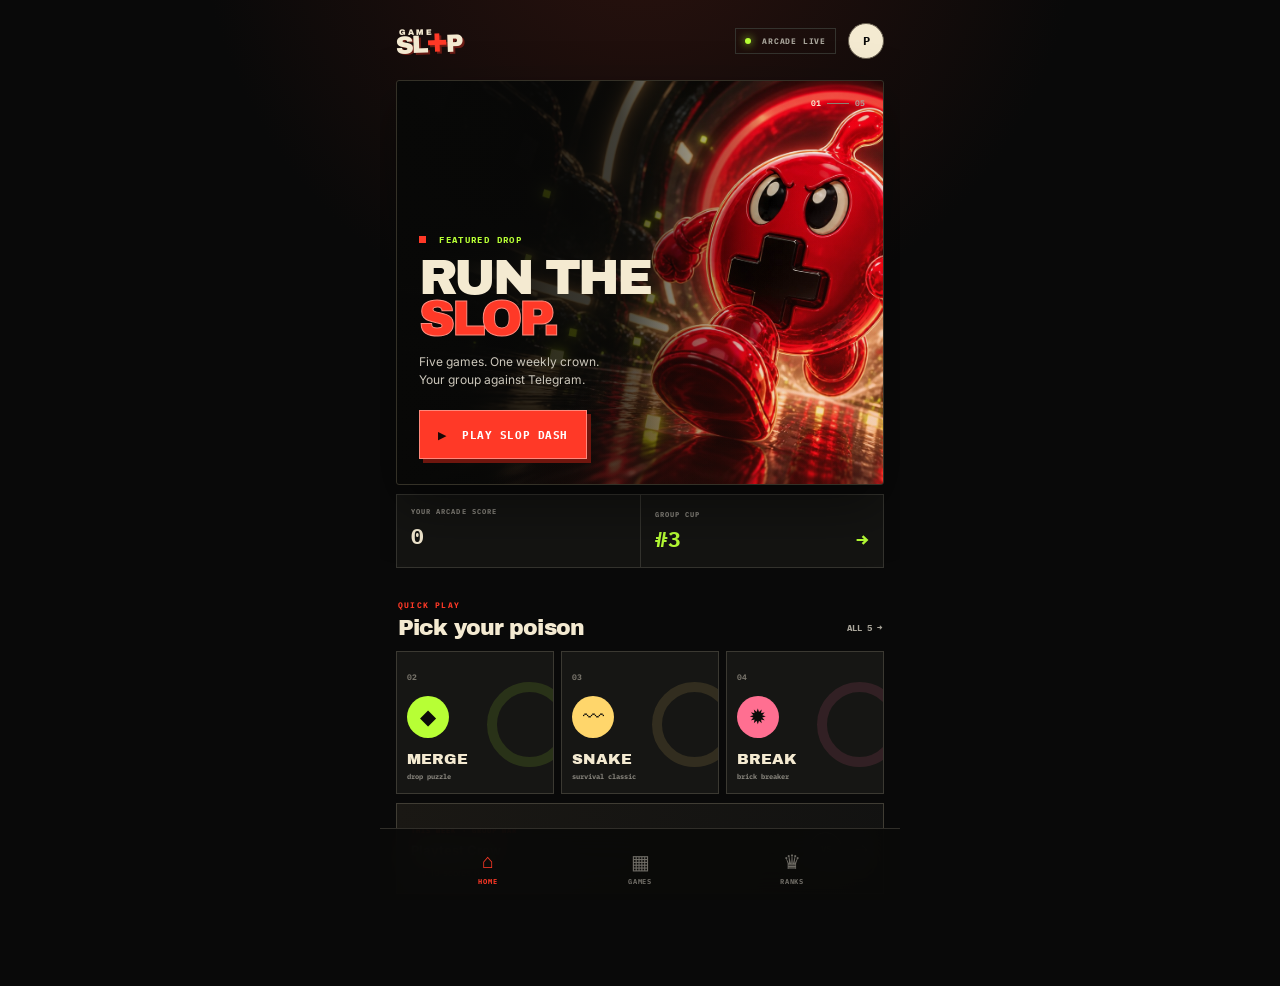
==== index.html @ 9f3f3652 "Publish five-game GameSlop arcade redesign" ====
<!doctype html>
<html lang="en">
  <head>
    <meta charset="UTF-8" />
    <meta name="viewport" content="width=device-width, initial-scale=1, viewport-fit=cover, user-scalable=no" />
    <meta name="theme-color" content="#090909" />
    <meta name="description" content="GameSlop Pocket Arcade — five fast games, Telegram leaderboards, and group competition." />
    <link rel="preconnect" href="https://fonts.googleapis.com" />
    <link rel="preconnect" href="https://fonts.gstatic.com" crossorigin />
    <link href="https://fonts.googleapis.com/css2?family=Archivo+Black&family=IBM+Plex+Mono:wght@500;700&family=Inter:wght@400;600;700;800&display=swap" rel="stylesheet" />
    <script src="https://telegram.org/js/telegram-web-app.js?63"></script>
    <title>GameSlop Arcade</title>
    <script type="module" crossorigin src="./assets/index-BIU35sF0.js"></script>
    <link rel="stylesheet" crossorigin href="./assets/index-C9hCeQSF.css">
  </head>
  <body>
    <div id="root"></div>
  </body>
</html>
---- assets/index-C9hCeQSF.css ----
:root{color:#f4ead1;font-synthesis:none;--black:#090909;--panel:#141412;--cream:#f4ead1;--red:#ff3927;--lime:#b7ff35;--line:#34332e;--muted:#99978e;background:#090909;font-family:Inter,system-ui,sans-serif}*{box-sizing:border-box}html,body,#root{min-height:100%;margin:0}body{min-height:100vh;overscroll-behavior:none;background:radial-gradient(circle at 50% -10%,#2b120e 0,#090909 35%);min-height:100dvh}button{font:inherit}button:focus-visible{outline:3px solid var(--lime);outline-offset:3px}.app-shell{width:min(100%,520px);min-height:100dvh;padding:max(15px,env(safe-area-inset-top)) 16px calc(92px + env(safe-area-inset-bottom));margin:auto;position:relative;overflow:hidden}.topbar{align-items:center;gap:12px;height:51px;margin-bottom:14px;display:flex}.wordmark{width:89px;color:var(--cream);background:0 0;border:0;flex-direction:column;align-items:flex-start;padding:0;font-family:Archivo Black,sans-serif;line-height:.72;display:flex;transform:rotate(-2deg)}.wordmark>span{letter-spacing:.25em;margin-left:3px;font-size:8px}.wordmark strong{letter-spacing:-.09em;text-shadow:2px 2px #6c1c15;font-size:25px}.wordmark strong span{color:var(--red)}.live-pill{border:1px solid var(--line);color:#aaa79d;letter-spacing:.1em;margin-left:auto;padding:7px 9px;font:700 8px IBM Plex Mono,monospace}.live-pill i{background:var(--lime);width:6px;height:6px;box-shadow:0 0 8px var(--lime);border-radius:50%;margin-right:5px;display:inline-block}.avatar-button{width:36px;height:36px;color:var(--black);background:var(--cream);border:1px solid #675e4f;border-radius:50%;font:800 12px IBM Plex Mono,monospace}.hero-card-v2{background-position:50%;background-size:cover;border:1px solid #343127;border-radius:3px;height:405px;position:relative;overflow:hidden;box-shadow:0 22px 55px #0000006b}.hero-card-v2:before{content:"";background:linear-gradient(135deg,#0000 55%,#ff392733);position:absolute;inset:0}.hero-copy{z-index:2;position:absolute;bottom:25px;left:22px}.hero-copy p,.result-kicker,.view-header span,.section-heading span,.game-info small,.score-ticker span,.group-challenge span,.game-best span{letter-spacing:.15em;font:700 9px IBM Plex Mono,monospace}.hero-copy p{color:var(--lime)}.hero-copy p i{background:var(--red);width:7px;height:7px;margin-right:7px;display:inline-block}.hero-copy h1{letter-spacing:-.065em;margin:12px 0 13px;font:400 50px/.83 Archivo Black,sans-serif}.hero-copy h1 em{color:var(--red);-webkit-text-stroke:1px #ff8d7f;font-style:normal}.hero-copy>span{color:#ccc7bb;margin-bottom:20px;font-size:12px;line-height:1.55;display:block}.primary-button{color:#fff;background:var(--red);letter-spacing:.05em;border:1px solid #ff887b;min-height:49px;padding:0 18px;font:800 11px IBM Plex Mono,monospace;transition:all .12s;box-shadow:4px 4px #6f160e}.primary-button:active{transform:translate(3px,3px);box-shadow:1px 1px #6f160e}.primary-button b{color:#1a0806;margin-right:8px}.primary-button.full{width:100%}.hero-counter{z-index:2;color:#aaa49a;align-items:center;gap:6px;font:700 8px IBM Plex Mono,monospace;display:flex;position:absolute;top:17px;right:18px}.hero-counter span{color:var(--cream)}.hero-counter i{background:#8a8274;width:22px;height:1px}.score-ticker{border:1px solid var(--line);background:var(--panel);grid-template-columns:1fr 1fr;margin-top:9px;display:grid}.score-ticker>div,.score-ticker>button{text-align:left;min-height:72px;color:var(--cream);background:0 0;border:0;padding:12px 14px}.score-ticker>button{border-left:1px solid var(--line)}.score-ticker span{color:#8c8981;font-size:7px;display:block}.score-ticker strong{margin-top:6px;font:700 21px IBM Plex Mono,monospace;display:block}.score-ticker button strong{color:var(--lime)}.score-ticker button i{float:right;font-style:normal}.section-heading{justify-content:space-between;align-items:end;margin:24px 2px 11px;display:flex}.section-heading span{color:var(--red);font-size:8px}.section-heading h2{letter-spacing:-.04em;margin:4px 0 0;font:400 22px Archivo Black,sans-serif}.section-heading button{color:#aaa69b;background:0 0;border:0;padding:7px 0;font:700 9px IBM Plex Mono,monospace}.quick-grid{grid-template-columns:repeat(3,1fr);gap:7px;display:grid}.quick-card{text-align:left;min-width:0;height:143px;color:var(--cream);background:#161614;border:1px solid #3b3932;padding:10px;position:relative;overflow:hidden}.quick-card:after{content:"";border:10px solid var(--card-accent);opacity:.12;border-radius:50%;width:65px;height:65px;position:absolute;top:30px;right:-19px}.quick-card>span{color:#77736a;font:700 8px IBM Plex Mono,monospace}.quick-card>i{color:#0c0c0a;background:var(--card-accent);border-radius:50%;place-items:center;width:42px;height:42px;margin:12px 0 13px;font:800 21px sans-serif;display:grid}.quick-card strong{font:400 15px Archivo Black,sans-serif;display:block}.quick-card small{color:#88857d;white-space:nowrap;text-overflow:ellipsis;margin-top:5px;font:700 7px IBM Plex Mono,monospace;display:block;overflow:hidden}.group-challenge{text-align:left;width:100%;min-height:84px;color:var(--cream);background:linear-gradient(105deg,#1a1814,#121211);border:1px solid #403d34;align-items:center;gap:12px;margin-top:9px;padding:13px 14px;display:flex}.group-challenge>div{flex:1;min-width:0}.group-challenge span{color:var(--red);font-size:7px}.group-challenge strong{white-space:nowrap;text-overflow:ellipsis;margin:5px 0 2px;font-size:13px;display:block;overflow:hidden}.group-challenge small{color:#7e7b73;font-size:9px}.group-challenge>b{width:33px;height:33px;color:var(--lime);border:1px solid #746f63;border-radius:50%;place-items:center;font:700 9px IBM Plex Mono,monospace;display:grid}.group-challenge>i{color:var(--cream);font-style:normal}.bottom-nav{z-index:10;width:min(100%,520px);height:calc(72px + env(safe-area-inset-bottom));padding:7px 32px env(safe-area-inset-bottom);-webkit-backdrop-filter:blur(16px);backdrop-filter:blur(16px);background:#0a0a09f2;border-top:1px solid #302e29;grid-template-columns:repeat(3,1fr);display:grid;position:fixed;bottom:0;left:50%;transform:translate(-50%)}.bottom-nav button{color:#6f6c65;background:0 0;border:0}.bottom-nav i,.bottom-nav span{display:block}.bottom-nav i{height:27px;font:20px sans-serif}.bottom-nav span{letter-spacing:.12em;font:700 7px IBM Plex Mono,monospace}.bottom-nav button.active{color:var(--red)}.view-header{align-items:flex-start;gap:13px;padding:7px 0 18px;display:flex}.view-header>button{width:34px;height:34px;color:var(--cream);background:#171715;border:1px solid #45423a}.view-header span{color:var(--red);font-size:8px}.view-header h1{letter-spacing:-.05em;margin:3px 0 0;font:400 30px Archivo Black,sans-serif}.game-list{gap:10px;display:grid}.game-card{background:#141412;border:1px solid #39362f}.game-card-main{text-align:left;width:100%;min-height:116px;color:var(--cream);background:0 0;border:0;grid-template-columns:25px 48px 1fr 25px;align-items:center;gap:10px;padding:13px;display:grid}.game-number{color:#65625b;align-self:start;font:700 8px IBM Plex Mono,monospace}.game-symbol{color:#0d0d0c;background:var(--card-accent);place-items:center;width:46px;height:64px;font-size:23px;display:grid}.game-info{min-width:0}.game-info small{color:var(--card-accent);font-size:7px}.game-info strong{margin:6px 0 5px;font:400 19px Archivo Black,sans-serif;display:block}.game-info em{color:#99958b;font-size:10px;font-style:normal;line-height:1.4;display:block}.game-card-main>b{color:var(--card-accent)}.game-best{color:#8f8b82;text-align:left;background:#100f0e;border:0;border-top:1px solid #2e2c27;grid-template-columns:1fr auto auto;align-items:center;gap:11px;width:100%;min-height:34px;padding:0 13px;display:grid}.game-best span,.game-best i{font-size:7px}.game-best strong{color:var(--cream);font:700 10px IBM Plex Mono,monospace}.game-best i{color:var(--card-accent);font:700 7px IBM Plex Mono,monospace}.game-screen{width:min(100%,520px);min-height:100dvh;padding:max(12px,env(safe-area-inset-top)) 14px max(18px,env(safe-area-inset-bottom));color:var(--cream);background:radial-gradient(circle at 50% 10%,color-mix(in srgb,var(--game-accent,#ff3927) 22%,#0c0c0b),#090909 45%);touch-action:none;-webkit-user-select:none;user-select:none;margin:auto}.game-hud{align-items:center;gap:12px;max-width:380px;margin:0 auto 8px;display:flex}.game-hud>div{flex-direction:column;min-width:84px;display:flex}.game-hud>div:last-child{text-align:right;margin-left:auto}.game-hud span{color:#9c988f;letter-spacing:.15em;font:700 7px IBM Plex Mono,monospace}.game-hud strong{margin-top:2px;font:700 16px IBM Plex Mono,monospace}.icon-button{width:35px;height:35px;color:var(--cream);background:#151411;border:1px solid #736c5f;font-size:20px}.game-title-strip{justify-content:space-between;align-items:baseline;max-width:380px;margin:0 auto 7px;display:flex}.game-title-strip span{color:var(--game-accent);letter-spacing:.12em;text-transform:uppercase;font:700 7px IBM Plex Mono,monospace}.game-title-strip strong{font:400 14px Archivo Black,sans-serif}.game-cabinet,.canvas-wrap{background:#171612;border:1px solid #696359;width:min(100%,380px);margin:auto;padding:11px;position:relative;box-shadow:6px 6px #24211d}.game-cabinet canvas,.canvas-wrap canvas{object-fit:contain;width:100%;height:auto;max-height:calc(100dvh - 210px);image-rendering:pixelated;touch-action:none;background:#100f0e;border:1px solid #555044;display:block}.game-controls{justify-content:center;gap:11px;max-width:380px;min-height:66px;margin:12px auto 0;display:flex}.game-controls>button{border:1px solid color-mix(in srgb,var(--game-accent) 80%,white);color:#0b0b09;background:var(--game-accent);width:50%;min-height:62px;box-shadow:0 5px 0 color-mix(in srgb,var(--game-accent) 50%,black);font-size:25px;font-weight:900}.game-controls>button:active{box-shadow:0 1px 0 color-mix(in srgb,var(--game-accent) 50%,black);transform:translateY(4px)}.game-tip{text-align:center;color:#77746d;letter-spacing:.06em;margin:9px 0 0;font:700 8px IBM Plex Mono,monospace}.dpad{grid-template-columns:repeat(4,52px);gap:5px;display:grid}.dpad button{color:var(--cream);background:#1a1916;border:1px solid #5b574f;font-size:20px}.cash-button{width:100%!important;font:800 11px IBM Plex Mono,monospace!important}.cash-button:disabled{opacity:.35}.drag-hint{color:#aaa69c;background:#161513;border:1px solid #514d45;place-items:center;width:100%;font:700 10px IBM Plex Mono,monospace;display:grid}.merge-next{color:#88847a;justify-content:flex-end;align-items:center;gap:8px;height:28px;font:700 8px IBM Plex Mono,monospace;display:flex}.merge-next i{border-radius:50%;width:19px;height:19px}.merge-board{background:#0f0f0d;border:1px solid #38352e;grid-template-columns:repeat(5,1fr);display:grid}.merge-board>div{aspect-ratio:1;border-bottom:1px solid #25231f;border-right:1px solid #25231f;place-items:center;padding:3px;display:grid}.merge-board i{color:#171612;border-radius:44% 56% 51% 49%;place-items:center;width:90%;height:90%;font:800 10px IBM Plex Mono,monospace;display:grid;box-shadow:inset 0 -4px #00000026}.column-controls{grid-template-columns:repeat(5,1fr);gap:3px;margin-top:5px;display:grid}.column-controls button{color:#111;background:var(--lime);border:0;height:35px;font-weight:900}.canvas-wrap{margin-top:25px}.canvas-wrap+.drop-button{color:#fff;background:#ff3927;border:1px solid #ff8b7f;width:min(100%,380px);height:64px;margin:16px auto 0;font:900 12px IBM Plex Mono,monospace;display:block;box-shadow:0 5px #75160d}.combo,.points-pop{color:var(--lime);text-shadow:2px 2px #111;font:700 11px IBM Plex Mono,monospace;position:absolute;top:40px;left:50%;transform:translate(-50%)}.points-pop{animation:.55s both float;top:78px}@keyframes float{to{opacity:0;transform:translate(-50%,-25px)}}.result-panel-v2{text-align:center;min-height:calc(100dvh - 35px);padding:30px 5px 10px}.result-kicker{color:var(--game-accent)}.result-orbit{width:105px;height:105px;box-shadow:0 0 0 14px #ffffff06,0 0 45px color-mix(in srgb,var(--game-accent) 30%,transparent);border:1px solid #4f4a40;border-radius:50%;place-items:center;margin:28px auto 20px;display:grid}.result-orbit span{color:#111;background:var(--game-accent);border-radius:50%;place-items:center;width:65px;height:65px;font-size:30px;display:grid}.result-panel-v2>p:not(.result-kicker){color:#77736c;letter-spacing:.18em;margin:0;font:700 8px IBM Plex Mono,monospace}.result-panel-v2 h1{color:var(--cream);letter-spacing:-.09em;margin:5px 0 0;font:700 57px IBM Plex Mono,monospace}.result-panel-v2 h2{color:var(--game-accent);margin:4px 0 22px;font:400 20px Archivo Black,sans-serif}.result-ranks{grid-template-columns:1fr 1fr;gap:7px;margin-bottom:18px;display:grid}.result-ranks button{min-height:67px;color:var(--cream);background:#141412;border:1px solid #37342e}.result-ranks span{color:#77746c;font:700 7px IBM Plex Mono,monospace;display:block}.result-ranks strong{margin-top:6px;font:700 18px IBM Plex Mono,monospace;display:block}.outline-button{width:100%;min-height:48px;color:var(--cream);background:0 0;border:1px solid #59554c;margin-top:10px;font:700 10px IBM Plex Mono,monospace}.text-button{color:#89867e;background:0 0;border:0;padding:16px;font-size:11px}.tabs{background:#11110f;border:1px solid #302e29;grid-template-columns:repeat(3,1fr);gap:3px;margin-bottom:13px;padding:3px;display:grid}.tabs button{color:#78756e;background:0 0;border:0;height:37px;font:700 8px IBM Plex Mono,monospace}.tabs button.active{color:#111;background:var(--lime)}.leaderboard-list-v2{margin:0 0 15px;padding:0;list-style:none}.leaderboard-list-v2 li{background:#141412;border:1px solid #302e29;grid-template-columns:35px 1fr auto;align-items:center;min-height:57px;margin-bottom:5px;padding:0 13px;display:grid}.leaderboard-list-v2 li.current{border-color:var(--lime);box-shadow:inset 3px 0 var(--lime)}.leaderboard-list-v2>li>b{color:#6f6c64;font:700 9px IBM Plex Mono,monospace}.leaderboard-list-v2>li>span{white-space:nowrap;text-overflow:ellipsis;align-items:center;gap:9px;font-size:12px;display:flex;overflow:hidden}.leaderboard-list-v2>li>span i{color:#111;background:#e7ddc7;border-radius:50%;flex:0 0 28px;place-items:center;width:28px;height:28px;font:800 9px IBM Plex Mono,monospace;display:grid}.leaderboard-list-v2>li>strong{color:var(--lime);font:700 11px IBM Plex Mono,monospace}.empty-state{color:#88847b;text-align:center;padding:25px!important;display:block!important}.profile-card{background:radial-gradient(circle at 50% 0,#382017,#151411 55%);border:1px solid #39362f;flex-direction:column;align-items:center;padding:25px;display:flex}.profile-avatar{border:2px solid var(--red);color:#111;background:var(--cream);border-radius:50%;place-items:center;width:72px;height:72px;margin-bottom:13px;font:800 27px IBM Plex Mono,monospace;display:grid;box-shadow:0 0 0 8px #ff392714}.profile-card>span,.profile-card>small{color:#88847c;letter-spacing:.13em;font:700 8px IBM Plex Mono,monospace}.profile-card>strong{margin:15px 0 4px;font:700 34px IBM Plex Mono,monospace}.profile-view h2{margin:25px 0 10px;font:400 18px Archivo Black,sans-serif}.record-row{background:#141412;border:1px solid #302e29;grid-template-columns:36px 1fr auto;align-items:center;min-height:54px;margin-bottom:5px;padding:0 11px;display:grid}.record-row i{color:#111;place-items:center;width:27px;height:27px;font-style:normal;display:grid}.record-row span{font-size:12px}.record-row strong{color:var(--lime);font:700 11px IBM Plex Mono,monospace}.boot-screen-v2{min-height:100dvh;color:var(--cream);background:#090909;align-content:center;justify-items:center;display:grid}.boot-cross{color:#111;background:var(--red);place-items:center;width:65px;height:65px;font-size:35px;animation:.65s both boot;display:grid;box-shadow:7px 7px #74180f}.boot-screen-v2 h1{letter-spacing:-.06em;margin:25px 0 8px;font:400 27px Archivo Black,sans-serif}.boot-screen-v2 h1 span{color:var(--red)}.boot-screen-v2 p{color:#77736c;letter-spacing:.13em;font:700 8px IBM Plex Mono,monospace}.boot-screen-v2>div:last-child{gap:7px;margin-top:10px;display:flex}.boot-screen-v2>div:last-child i,.signal-loader i{background:var(--red);width:8px;height:8px;animation:.75s infinite alternate pulse}.boot-screen-v2>div:last-child i:nth-child(2),.signal-loader i:nth-child(2){background:var(--cream);animation-delay:.2s}.boot-screen-v2>div:last-child i:nth-child(3),.signal-loader i:nth-child(3){background:var(--lime);animation-delay:.4s}.error-banner{z-index:20;color:#ffeae5;background:#701c14;border:1px solid #ff7567;justify-content:space-between;align-items:center;margin-bottom:9px;padding:11px 13px;font-size:11px;display:flex;position:relative}.error-banner button{color:#fff;background:0 0;border:0;font-size:19px}.loading-scrim{z-index:30;-webkit-backdrop-filter:blur(4px);backdrop-filter:blur(4px);background:#080807c2;place-items:center;display:grid;position:fixed;inset:0}.signal-loader{gap:9px;display:flex}@keyframes boot{0%{opacity:0;transform:scale(.65)rotate(20deg)}to{opacity:1;transform:scale(1)rotate(-3deg)}}@keyframes pulse{to{transform:translateY(-9px)}}@media (max-width:360px){.app-shell{padding-left:11px;padding-right:11px}.hero-card-v2{height:360px}.hero-copy{left:17px}.hero-copy h1{font-size:42px}.quick-card{height:133px;padding:8px}.quick-card>i{width:36px;height:36px}.game-card-main{grid-template-columns:18px 42px 1fr 18px;gap:7px;padding:9px}.game-symbol{width:40px;height:57px}.game-info em{font-size:9px}}@media (max-height:700px){.hero-card-v2{height:335px}.hero-copy h1{font-size:42px}.hero-copy>span{margin-bottom:13px}.game-cabinet canvas,.canvas-wrap canvas{max-height:calc(100dvh - 245px)}.game-controls{min-height:52px}.game-controls>button{min-height:50px}}@media (prefers-reduced-motion:reduce){*,:before,:after{scroll-behavior:auto!important;animation-duration:.01ms!important;animation-iteration-count:1!important}}
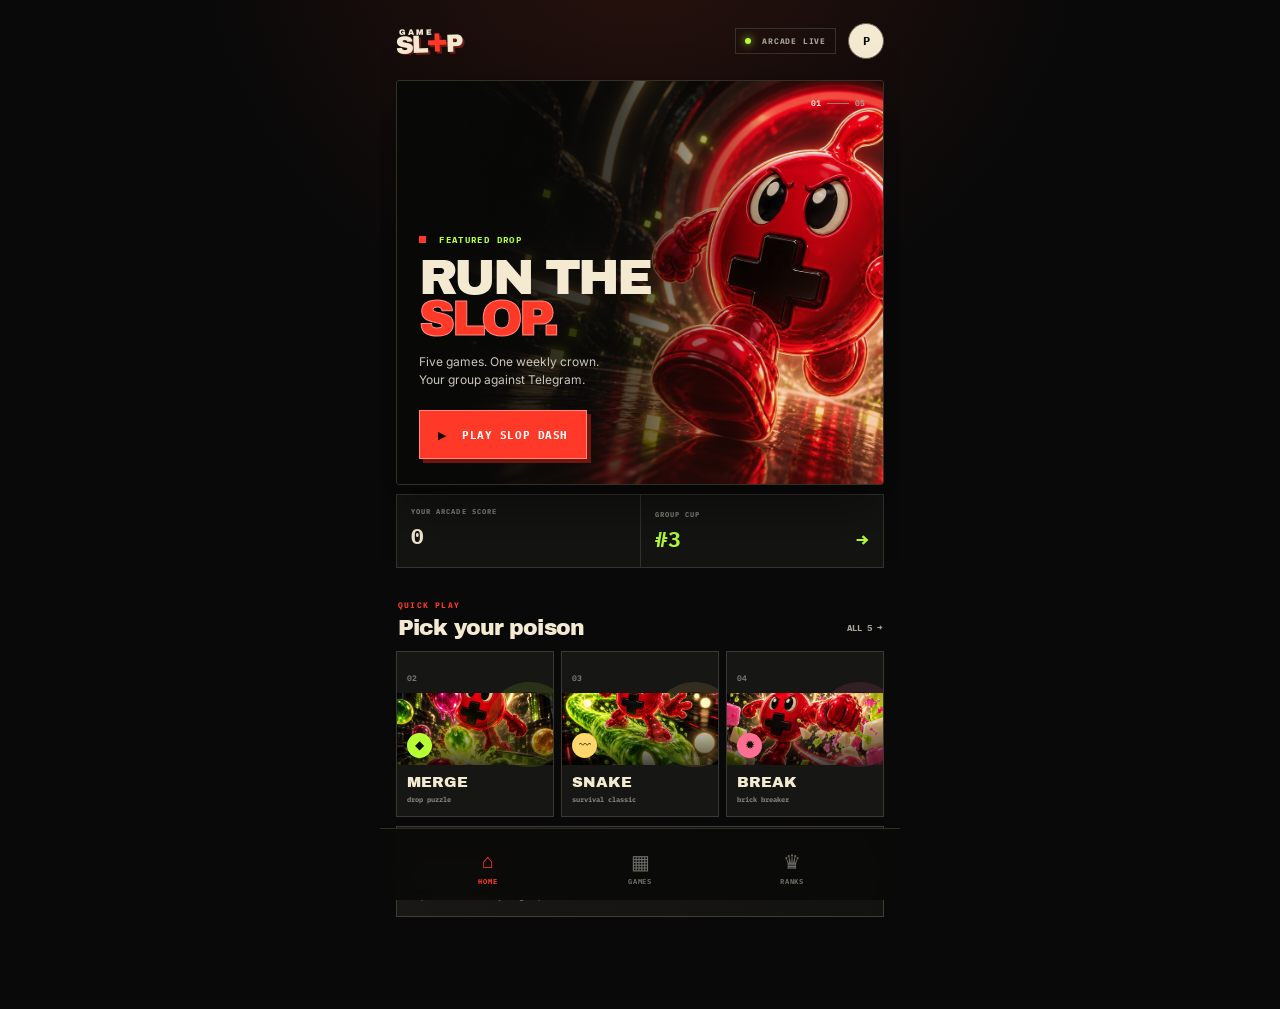
==== commit af5d0da1: "Publish upgraded mobile graphics" ====
--- a/index.html
+++ b/index.html
@@ -10,8 +10,8 @@
     <link href="https://fonts.googleapis.com/css2?family=Archivo+Black&family=IBM+Plex+Mono:wght@500;700&family=Inter:wght@400;600;700;800&display=swap" rel="stylesheet" />
     <script src="https://telegram.org/js/telegram-web-app.js?63"></script>
     <title>GameSlop Arcade</title>
-    <script type="module" crossorigin src="./assets/index-BIU35sF0.js"></script>
-    <link rel="stylesheet" crossorigin href="./assets/index-C9hCeQSF.css">
+    <script type="module" crossorigin src="./assets/index-D8g9LIQg.js"></script>
+    <link rel="stylesheet" crossorigin href="./assets/index-ovbSlogK.css">
   </head>
   <body>
     <div id="root"></div>
--- a/assets/index-ovbSlogK.css
+++ b/assets/index-ovbSlogK.css
@@ -0,0 +1 @@
+:root{color:#f4ead1;font-synthesis:none;--black:#090909;--panel:#141412;--cream:#f4ead1;--red:#ff3927;--lime:#b7ff35;--line:#34332e;--muted:#99978e;background:#090909;font-family:Inter,system-ui,sans-serif}*{box-sizing:border-box}html,body,#root{min-height:100%;margin:0}body{min-height:100vh;overscroll-behavior:none;background:radial-gradient(circle at 50% -10%,#2b120e 0,#090909 35%);min-height:100dvh}button{font:inherit}button:focus-visible{outline:3px solid var(--lime);outline-offset:3px}.app-shell{width:min(100%,520px);min-height:100dvh;padding:max(15px,env(safe-area-inset-top)) 16px calc(92px + env(safe-area-inset-bottom));margin:auto;position:relative;overflow:hidden}.topbar{align-items:center;gap:12px;height:51px;margin-bottom:14px;display:flex}.wordmark{width:89px;color:var(--cream);background:0 0;border:0;flex-direction:column;align-items:flex-start;padding:0;font-family:Archivo Black,sans-serif;line-height:.72;display:flex;transform:rotate(-2deg)}.wordmark>span{letter-spacing:.25em;margin-left:3px;font-size:8px}.wordmark strong{letter-spacing:-.09em;text-shadow:2px 2px #6c1c15;font-size:25px}.wordmark strong span{color:var(--red)}.live-pill{border:1px solid var(--line);color:#aaa79d;letter-spacing:.1em;margin-left:auto;padding:7px 9px;font:700 8px IBM Plex Mono,monospace}.live-pill i{background:var(--lime);width:6px;height:6px;box-shadow:0 0 8px var(--lime);border-radius:50%;margin-right:5px;display:inline-block}.avatar-button{width:36px;height:36px;color:var(--black);background:var(--cream);border:1px solid #675e4f;border-radius:50%;font:800 12px IBM Plex Mono,monospace}.hero-card-v2{background-position:50%;background-size:cover;border:1px solid #343127;border-radius:3px;height:405px;position:relative;overflow:hidden;box-shadow:0 22px 55px #0000006b}.hero-card-v2:before{content:"";background:linear-gradient(135deg,#0000 55%,#ff392733);position:absolute;inset:0}.hero-copy{z-index:2;position:absolute;bottom:25px;left:22px}.hero-copy p,.result-kicker,.view-header span,.section-heading span,.game-info small,.score-ticker span,.group-challenge span,.game-best span{letter-spacing:.15em;font:700 9px IBM Plex Mono,monospace}.hero-copy p{color:var(--lime)}.hero-copy p i{background:var(--red);width:7px;height:7px;margin-right:7px;display:inline-block}.hero-copy h1{letter-spacing:-.065em;margin:12px 0 13px;font:400 50px/.83 Archivo Black,sans-serif}.hero-copy h1 em{color:var(--red);-webkit-text-stroke:1px #ff8d7f;font-style:normal}.hero-copy>span{color:#ccc7bb;margin-bottom:20px;font-size:12px;line-height:1.55;display:block}.primary-button{color:#fff;background:var(--red);letter-spacing:.05em;border:1px solid #ff887b;min-height:49px;padding:0 18px;font:800 11px IBM Plex Mono,monospace;transition:all .12s;box-shadow:4px 4px #6f160e}.primary-button:active{transform:translate(3px,3px);box-shadow:1px 1px #6f160e}.primary-button b{color:#1a0806;margin-right:8px}.primary-button.full{width:100%}.hero-counter{z-index:2;color:#aaa49a;align-items:center;gap:6px;font:700 8px IBM Plex Mono,monospace;display:flex;position:absolute;top:17px;right:18px}.hero-counter span{color:var(--cream)}.hero-counter i{background:#8a8274;width:22px;height:1px}.score-ticker{border:1px solid var(--line);background:var(--panel);grid-template-columns:1fr 1fr;margin-top:9px;display:grid}.score-ticker>div,.score-ticker>button{text-align:left;min-height:72px;color:var(--cream);background:0 0;border:0;padding:12px 14px}.score-ticker>button{border-left:1px solid var(--line)}.score-ticker span{color:#8c8981;font-size:7px;display:block}.score-ticker strong{margin-top:6px;font:700 21px IBM Plex Mono,monospace;display:block}.score-ticker button strong{color:var(--lime)}.score-ticker button i{float:right;font-style:normal}.section-heading{justify-content:space-between;align-items:end;margin:24px 2px 11px;display:flex}.section-heading span{color:var(--red);font-size:8px}.section-heading h2{letter-spacing:-.04em;margin:4px 0 0;font:400 22px Archivo Black,sans-serif}.section-heading button{color:#aaa69b;background:0 0;border:0;padding:7px 0;font:700 9px IBM Plex Mono,monospace}.quick-grid{grid-template-columns:repeat(3,1fr);gap:7px;display:grid}.quick-card{text-align:left;min-width:0;height:166px;color:var(--cream);background:#161614;border:1px solid #3b3932;padding:10px;position:relative;overflow:hidden}.quick-card:after{content:"";border:10px solid var(--card-accent);opacity:.12;border-radius:50%;width:65px;height:65px;position:absolute;top:30px;right:-19px}.quick-card>span{color:#77736a;font:700 8px IBM Plex Mono,monospace}.quick-card>i{width:calc(100% + 20px);height:72px;color:var(--card-accent);background-position:50%;background-size:cover;border-radius:0;place-items:end start;margin:8px -10px 9px;padding:7px 10px;font:800 21px sans-serif;display:grid;position:relative}.quick-card>i b{color:#111;background:var(--card-accent);border-radius:50%;place-items:center;width:25px;height:25px;font-size:12px;display:grid}.quick-card strong{font:400 15px Archivo Black,sans-serif;display:block}.quick-card small{color:#88857d;white-space:nowrap;text-overflow:ellipsis;margin-top:5px;font:700 7px IBM Plex Mono,monospace;display:block;overflow:hidden}.group-challenge{text-align:left;width:100%;min-height:84px;color:var(--cream);background:linear-gradient(105deg,#1a1814,#121211);border:1px solid #403d34;align-items:center;gap:12px;margin-top:9px;padding:13px 14px;display:flex}.group-challenge>div{flex:1;min-width:0}.group-challenge span{color:var(--red);font-size:7px}.group-challenge strong{white-space:nowrap;text-overflow:ellipsis;margin:5px 0 2px;font-size:13px;display:block;overflow:hidden}.group-challenge small{color:#7e7b73;font-size:9px}.group-challenge>b{width:33px;height:33px;color:var(--lime);border:1px solid #746f63;border-radius:50%;place-items:center;font:700 9px IBM Plex Mono,monospace;display:grid}.group-challenge>i{color:var(--cream);font-style:normal}.bottom-nav{z-index:10;width:min(100%,520px);height:calc(72px + env(safe-area-inset-bottom));padding:7px 32px env(safe-area-inset-bottom);-webkit-backdrop-filter:blur(16px);backdrop-filter:blur(16px);background:#0a0a09f2;border-top:1px solid #302e29;grid-template-columns:repeat(3,1fr);display:grid;position:fixed;bottom:0;left:50%;transform:translate(-50%)}.bottom-nav button{color:#6f6c65;background:0 0;border:0}.bottom-nav i,.bottom-nav span{display:block}.bottom-nav i{height:27px;font:20px sans-serif}.bottom-nav span{letter-spacing:.12em;font:700 7px IBM Plex Mono,monospace}.bottom-nav button.active{color:var(--red)}.view-header{align-items:flex-start;gap:13px;padding:7px 0 18px;display:flex}.view-header>button{width:34px;height:34px;color:var(--cream);background:#171715;border:1px solid #45423a}.view-header span{color:var(--red);font-size:8px}.view-header h1{letter-spacing:-.05em;margin:3px 0 0;font:400 30px Archivo Black,sans-serif}.game-list{gap:10px;display:grid}.game-card{background:#141412;border:1px solid #39362f}.game-card-main{text-align:left;width:100%;min-height:116px;color:var(--cream);background:0 0;border:0;grid-template-columns:25px 60px 1fr 25px;align-items:center;gap:10px;padding:13px;display:grid}.game-number{color:#65625b;align-self:start;font:700 8px IBM Plex Mono,monospace}.game-symbol{color:#0d0d0c;background-color:var(--card-accent);background-position:50%;background-size:cover;align-items:flex-end;width:58px;height:76px;padding:5px;font-size:23px;display:flex;position:relative;overflow:hidden}.game-symbol i{color:#111;background:var(--card-accent);border-radius:50%;place-items:center;width:22px;height:22px;font:800 11px sans-serif;display:grid;box-shadow:0 2px 7px #00000059}.game-info{min-width:0}.game-info small{color:var(--card-accent);font-size:7px}.game-info strong{margin:6px 0 5px;font:400 19px Archivo Black,sans-serif;display:block}.game-info em{color:#99958b;font-size:10px;font-style:normal;line-height:1.4;display:block}.game-card-main>b{color:var(--card-accent)}.game-best{color:#8f8b82;text-align:left;background:#100f0e;border:0;border-top:1px solid #2e2c27;grid-template-columns:1fr auto auto;align-items:center;gap:11px;width:100%;min-height:34px;padding:0 13px;display:grid}.game-best span,.game-best i{font-size:7px}.game-best strong{color:var(--cream);font:700 10px IBM Plex Mono,monospace}.game-best i{color:var(--card-accent);font:700 7px IBM Plex Mono,monospace}.game-screen{width:min(100%,520px);min-height:100dvh;padding:max(12px,env(safe-area-inset-top)) 14px max(18px,env(safe-area-inset-bottom));color:var(--cream);background:radial-gradient(circle at 50% 10%,color-mix(in srgb,var(--game-accent,#ff3927) 22%,#0c0c0b),#090909 45%);touch-action:none;-webkit-user-select:none;user-select:none;margin:auto}.game-hud{align-items:center;gap:12px;max-width:380px;margin:0 auto 8px;display:flex}.game-hud>div{flex-direction:column;min-width:84px;display:flex}.game-hud>div:last-child{text-align:right;margin-left:auto}.game-hud span{color:#9c988f;letter-spacing:.15em;font:700 7px IBM Plex Mono,monospace}.game-hud strong{margin-top:2px;font:700 16px IBM Plex Mono,monospace}.icon-button{width:35px;height:35px;color:var(--cream);background:#151411;border:1px solid #736c5f;font-size:20px}.game-title-strip{justify-content:space-between;align-items:baseline;max-width:380px;margin:0 auto 7px;display:flex}.game-title-strip span{color:var(--game-accent);letter-spacing:.12em;text-transform:uppercase;font:700 7px IBM Plex Mono,monospace}.game-title-strip strong{font:400 14px Archivo Black,sans-serif}.game-cabinet,.canvas-wrap{background:#171612;border:1px solid #696359;width:min(100%,380px);margin:auto;padding:11px;position:relative;box-shadow:6px 6px #24211d}.game-cabinet canvas,.canvas-wrap canvas{object-fit:contain;width:100%;height:auto;max-height:calc(100dvh - 210px);image-rendering:pixelated;touch-action:none;background:#100f0e;border:1px solid #555044;display:block}.game-controls{justify-content:center;gap:11px;max-width:380px;min-height:66px;margin:12px auto 0;display:flex}.game-controls>button{border:1px solid color-mix(in srgb,var(--game-accent) 80%,white);color:#0b0b09;background:var(--game-accent);width:50%;min-height:62px;box-shadow:0 5px 0 color-mix(in srgb,var(--game-accent) 50%,black);font-size:25px;font-weight:900}.game-controls>button:active{box-shadow:0 1px 0 color-mix(in srgb,var(--game-accent) 50%,black);transform:translateY(4px)}.game-tip{text-align:center;color:#77746d;letter-spacing:.06em;margin:9px 0 0;font:700 8px IBM Plex Mono,monospace}.dpad{grid-template-columns:repeat(4,52px);gap:5px;display:grid}.dpad button{color:var(--cream);background:#1a1916;border:1px solid #5b574f;font-size:20px}.cash-button{width:100%!important;font:800 11px IBM Plex Mono,monospace!important}.cash-button:disabled{opacity:.35}.drag-hint{color:#aaa69c;background:#161513;border:1px solid #514d45;place-items:center;width:100%;font:700 10px IBM Plex Mono,monospace;display:grid}.merge-next{color:#aaa69b;justify-content:flex-end;align-items:center;gap:8px;height:32px;font:700 8px IBM Plex Mono,monospace;display:flex}.merge-next i{border-radius:44% 56% 51% 49%;width:21px;height:21px;animation:1.8s ease-in-out infinite alternate glob;box-shadow:inset 3px 3px #ffffff73,0 0 12px}.merge-board{background:radial-gradient(circle at 50% 30%,#263617,#0a0c08 68%);border:1px solid #484336;grid-template-columns:repeat(5,1fr);padding:4px;display:grid;box-shadow:inset 0 -22px 35px #0000008c}.merge-board>div{aspect-ratio:1;border-bottom:1px solid #b7ff3512;border-right:1px solid #b7ff3512;place-items:center;padding:3px;display:grid}.merge-board i{color:#171612;border-radius:44% 56% 51% 49%;place-items:center;width:90%;height:90%;font:800 10px IBM Plex Mono,monospace;transition:transform .18s cubic-bezier(.2,.8,.2,1);display:grid;position:relative;box-shadow:inset 5px 6px #ffffff57,inset -5px -7px #0000003d,0 4px 10px #0000004d}.merge-board i.filled{animation:.25s cubic-bezier(.2,.85,.3,1.25) glob-drop}.column-controls{grid-template-columns:repeat(5,1fr);gap:3px;margin-top:5px;display:grid}.column-controls button{color:#111;background:var(--lime);border:0;height:35px;font-weight:900}.canvas-wrap{margin-top:25px}.canvas-wrap+.drop-button{color:#fff;background:#ff3927;border:1px solid #ff8b7f;width:min(100%,380px);height:64px;margin:16px auto 0;font:900 12px IBM Plex Mono,monospace;display:block;box-shadow:0 5px #75160d}.combo,.points-pop{color:var(--lime);text-shadow:2px 2px #111;font:700 11px IBM Plex Mono,monospace;position:absolute;top:40px;left:50%;transform:translate(-50%)}.points-pop{animation:.55s both float;top:78px}@keyframes float{to{opacity:0;transform:translate(-50%,-25px)}}.result-panel-v2{text-align:center;min-height:calc(100dvh - 35px);padding:30px 5px 10px}.result-kicker{color:var(--game-accent)}.result-orbit{width:105px;height:105px;box-shadow:0 0 0 14px #ffffff06,0 0 45px color-mix(in srgb,var(--game-accent) 30%,transparent);border:1px solid #4f4a40;border-radius:50%;place-items:center;margin:28px auto 20px;display:grid}.result-orbit span{color:#111;background:var(--game-accent);border-radius:50%;place-items:center;width:65px;height:65px;font-size:30px;display:grid}.result-panel-v2>p:not(.result-kicker){color:#77736c;letter-spacing:.18em;margin:0;font:700 8px IBM Plex Mono,monospace}.result-panel-v2 h1{color:var(--cream);letter-spacing:-.09em;margin:5px 0 0;font:700 57px IBM Plex Mono,monospace}.result-panel-v2 h2{color:var(--game-accent);margin:4px 0 22px;font:400 20px Archivo Black,sans-serif}.result-ranks{grid-template-columns:1fr 1fr;gap:7px;margin-bottom:18px;display:grid}.result-ranks button{min-height:67px;color:var(--cream);background:#141412;border:1px solid #37342e}.result-ranks span{color:#77746c;font:700 7px IBM Plex Mono,monospace;display:block}.result-ranks strong{margin-top:6px;font:700 18px IBM Plex Mono,monospace;display:block}.outline-button{width:100%;min-height:48px;color:var(--cream);background:0 0;border:1px solid #59554c;margin-top:10px;font:700 10px IBM Plex Mono,monospace}.text-button{color:#89867e;background:0 0;border:0;padding:16px;font-size:11px}.tabs{background:#11110f;border:1px solid #302e29;grid-template-columns:repeat(3,1fr);gap:3px;margin-bottom:13px;padding:3px;display:grid}.tabs button{color:#78756e;background:0 0;border:0;height:37px;font:700 8px IBM Plex Mono,monospace}.tabs button.active{color:#111;background:var(--lime)}.leaderboard-list-v2{margin:0 0 15px;padding:0;list-style:none}.leaderboard-list-v2 li{background:#141412;border:1px solid #302e29;grid-template-columns:35px 1fr auto;align-items:center;min-height:57px;margin-bottom:5px;padding:0 13px;display:grid}.leaderboard-list-v2 li.current{border-color:var(--lime);box-shadow:inset 3px 0 var(--lime)}.leaderboard-list-v2>li>b{color:#6f6c64;font:700 9px IBM Plex Mono,monospace}.leaderboard-list-v2>li>span{white-space:nowrap;text-overflow:ellipsis;align-items:center;gap:9px;font-size:12px;display:flex;overflow:hidden}.leaderboard-list-v2>li>span i{color:#111;background:#e7ddc7;border-radius:50%;flex:0 0 28px;place-items:center;width:28px;height:28px;font:800 9px IBM Plex Mono,monospace;display:grid}.leaderboard-list-v2>li>strong{color:var(--lime);font:700 11px IBM Plex Mono,monospace}.empty-state{color:#88847b;text-align:center;padding:25px!important;display:block!important}.profile-card{background:radial-gradient(circle at 50% 0,#382017,#151411 55%);border:1px solid #39362f;flex-direction:column;align-items:center;padding:25px;display:flex}.profile-avatar{border:2px solid var(--red);color:#111;background:var(--cream);border-radius:50%;place-items:center;width:72px;height:72px;margin-bottom:13px;font:800 27px IBM Plex Mono,monospace;display:grid;box-shadow:0 0 0 8px #ff392714}.profile-card>span,.profile-card>small{color:#88847c;letter-spacing:.13em;font:700 8px IBM Plex Mono,monospace}.profile-card>strong{margin:15px 0 4px;font:700 34px IBM Plex Mono,monospace}.profile-view h2{margin:25px 0 10px;font:400 18px Archivo Black,sans-serif}.record-row{background:#141412;border:1px solid #302e29;grid-template-columns:36px 1fr auto;align-items:center;min-height:54px;margin-bottom:5px;padding:0 11px;display:grid}.record-row i{color:#111;place-items:center;width:27px;height:27px;font-style:normal;display:grid}.record-row span{font-size:12px}.record-row strong{color:var(--lime);font:700 11px IBM Plex Mono,monospace}.boot-screen-v2{min-height:100dvh;color:var(--cream);background:#090909;align-content:center;justify-items:center;display:grid}.boot-cross{color:#111;background:var(--red);place-items:center;width:65px;height:65px;font-size:35px;animation:.65s both boot;display:grid;box-shadow:7px 7px #74180f}.boot-screen-v2 h1{letter-spacing:-.06em;margin:25px 0 8px;font:400 27px Archivo Black,sans-serif}.boot-screen-v2 h1 span{color:var(--red)}.boot-screen-v2 p{color:#77736c;letter-spacing:.13em;font:700 8px IBM Plex Mono,monospace}.boot-screen-v2>div:last-child{gap:7px;margin-top:10px;display:flex}.boot-screen-v2>div:last-child i,.signal-loader i{background:var(--red);width:8px;height:8px;animation:.75s infinite alternate pulse}.boot-screen-v2>div:last-child i:nth-child(2),.signal-loader i:nth-child(2){background:var(--cream);animation-delay:.2s}.boot-screen-v2>div:last-child i:nth-child(3),.signal-loader i:nth-child(3){background:var(--lime);animation-delay:.4s}.error-banner{z-index:20;color:#ffeae5;background:#701c14;border:1px solid #ff7567;justify-content:space-between;align-items:center;margin-bottom:9px;padding:11px 13px;font-size:11px;display:flex;position:relative}.error-banner button{color:#fff;background:0 0;border:0;font-size:19px}.loading-scrim{z-index:30;-webkit-backdrop-filter:blur(4px);backdrop-filter:blur(4px);background:#080807c2;place-items:center;display:grid;position:fixed;inset:0}.signal-loader{gap:9px;display:flex}@keyframes boot{0%{opacity:0;transform:scale(.65)rotate(20deg)}to{opacity:1;transform:scale(1)rotate(-3deg)}}@keyframes pulse{to{transform:translateY(-9px)}}@keyframes glob{to{border-radius:56% 44% 46% 54%;transform:rotate(8deg)scale(1.07)}}@keyframes glob-drop{0%{opacity:.3;transform:translateY(-12px)scale(.75)}}@media (max-width:360px){.app-shell{padding-left:11px;padding-right:11px}.hero-card-v2{height:360px}.hero-copy{left:17px}.hero-copy h1{font-size:42px}.quick-card{height:154px;padding:8px}.quick-card>i{width:calc(100% + 16px);height:64px;margin-left:-8px;margin-right:-8px}.game-card-main{grid-template-columns:18px 51px 1fr 18px;gap:7px;padding:9px}.game-symbol{width:50px;height:66px}.game-info em{font-size:9px}}@media (max-height:700px){.hero-card-v2{height:335px}.hero-copy h1{font-size:42px}.hero-copy>span{margin-bottom:13px}.game-cabinet canvas,.canvas-wrap canvas{max-height:calc(100dvh - 245px)}.game-controls{min-height:52px}.game-controls>button{min-height:50px}}@media (prefers-reduced-motion:reduce){*,:before,:after{scroll-behavior:auto!important;animation-duration:.01ms!important;animation-iteration-count:1!important}}
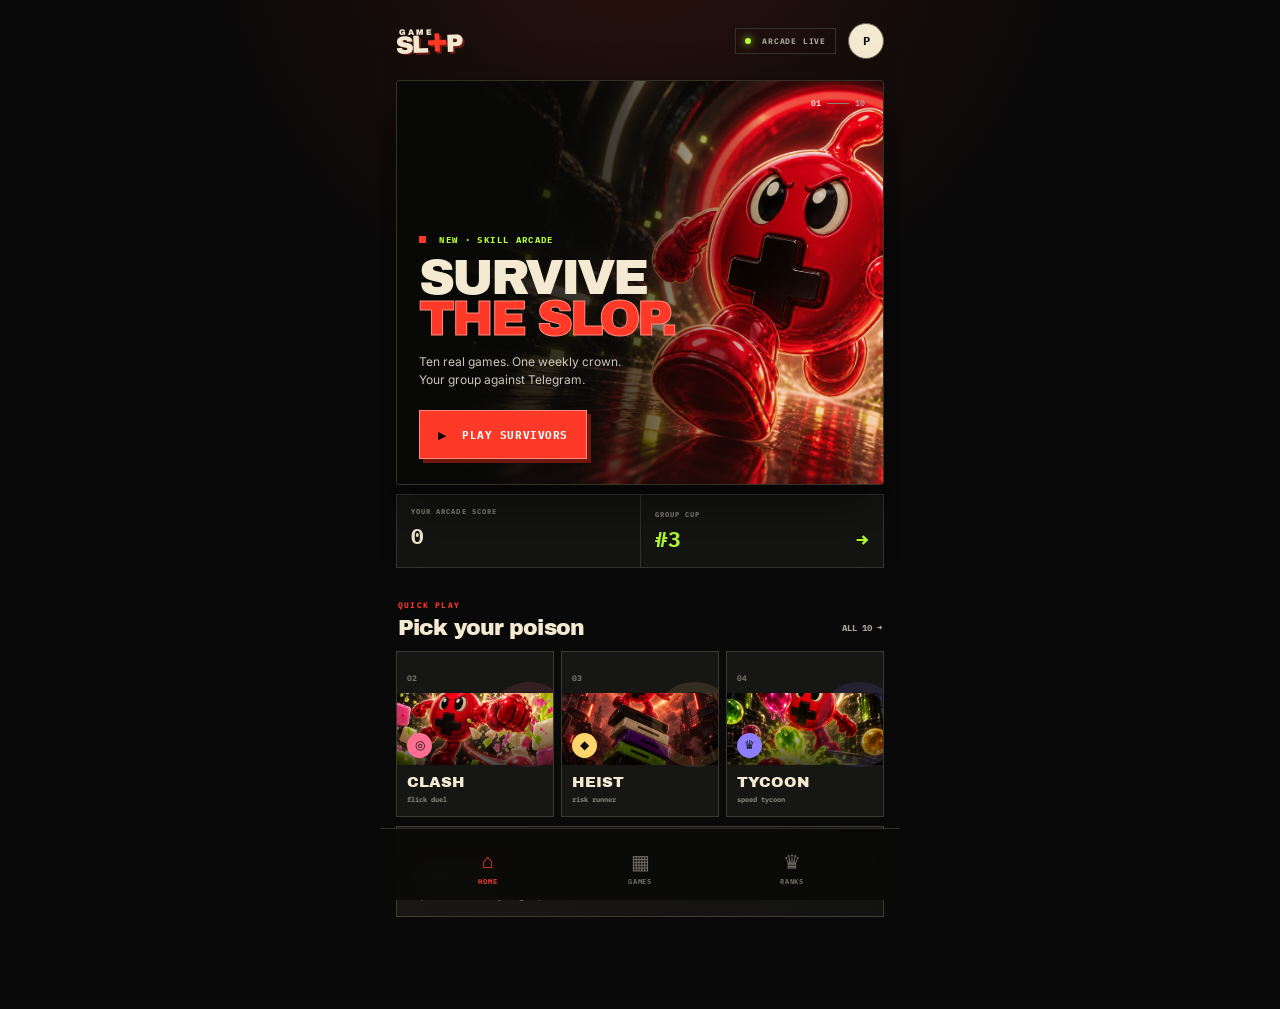
==== commit fb46b06c: "Publish ten-game skill arcade" ====
--- a/index.html
+++ b/index.html
@@ -10,8 +10,8 @@
     <link href="https://fonts.googleapis.com/css2?family=Archivo+Black&family=IBM+Plex+Mono:wght@500;700&family=Inter:wght@400;600;700;800&display=swap" rel="stylesheet" />
     <script src="https://telegram.org/js/telegram-web-app.js?63"></script>
     <title>GameSlop Arcade</title>
-    <script type="module" crossorigin src="./assets/index-D8g9LIQg.js"></script>
-    <link rel="stylesheet" crossorigin href="./assets/index-ovbSlogK.css">
+    <script type="module" crossorigin src="./assets/index-qx8y8JxU.js"></script>
+    <link rel="stylesheet" crossorigin href="./assets/index-Dud7yond.css">
   </head>
   <body>
     <div id="root"></div>
--- a/assets/index-Dud7yond.css
+++ b/assets/index-Dud7yond.css
@@ -0,0 +1 @@
+:root{color:#f4ead1;font-synthesis:none;--black:#090909;--panel:#141412;--cream:#f4ead1;--red:#ff3927;--lime:#b7ff35;--line:#34332e;--muted:#99978e;background:#090909;font-family:Inter,system-ui,sans-serif}*{box-sizing:border-box}html,body,#root{min-height:100%;margin:0}body{min-height:100vh;overscroll-behavior:none;background:radial-gradient(circle at 50% -10%,#2b120e 0,#090909 35%);min-height:100dvh}button{font:inherit}button:focus-visible{outline:3px solid var(--lime);outline-offset:3px}.app-shell{width:min(100%,520px);min-height:100dvh;padding:max(15px,env(safe-area-inset-top)) 16px calc(92px + env(safe-area-inset-bottom));margin:auto;position:relative;overflow:hidden}.topbar{align-items:center;gap:12px;height:51px;margin-bottom:14px;display:flex}.wordmark{width:89px;color:var(--cream);background:0 0;border:0;flex-direction:column;align-items:flex-start;padding:0;font-family:Archivo Black,sans-serif;line-height:.72;display:flex;transform:rotate(-2deg)}.wordmark>span{letter-spacing:.25em;margin-left:3px;font-size:8px}.wordmark strong{letter-spacing:-.09em;text-shadow:2px 2px #6c1c15;font-size:25px}.wordmark strong span{color:var(--red)}.live-pill{border:1px solid var(--line);color:#aaa79d;letter-spacing:.1em;margin-left:auto;padding:7px 9px;font:700 8px IBM Plex Mono,monospace}.live-pill i{background:var(--lime);width:6px;height:6px;box-shadow:0 0 8px var(--lime);border-radius:50%;margin-right:5px;display:inline-block}.avatar-button{width:36px;height:36px;color:var(--black);background:var(--cream);border:1px solid #675e4f;border-radius:50%;font:800 12px IBM Plex Mono,monospace}.hero-card-v2{background-position:50%;background-size:cover;border:1px solid #343127;border-radius:3px;height:405px;position:relative;overflow:hidden;box-shadow:0 22px 55px #0000006b}.hero-card-v2:before{content:"";background:linear-gradient(135deg,#0000 55%,#ff392733);position:absolute;inset:0}.hero-copy{z-index:2;position:absolute;bottom:25px;left:22px}.hero-copy p,.result-kicker,.view-header span,.section-heading span,.game-info small,.score-ticker span,.group-challenge span,.game-best span{letter-spacing:.15em;font:700 9px IBM Plex Mono,monospace}.hero-copy p{color:var(--lime)}.hero-copy p i{background:var(--red);width:7px;height:7px;margin-right:7px;display:inline-block}.hero-copy h1{letter-spacing:-.065em;margin:12px 0 13px;font:400 50px/.83 Archivo Black,sans-serif}.hero-copy h1 em{color:var(--red);-webkit-text-stroke:1px #ff8d7f;font-style:normal}.hero-copy>span{color:#ccc7bb;margin-bottom:20px;font-size:12px;line-height:1.55;display:block}.primary-button{color:#fff;background:var(--red);letter-spacing:.05em;border:1px solid #ff887b;min-height:49px;padding:0 18px;font:800 11px IBM Plex Mono,monospace;transition:all .12s;box-shadow:4px 4px #6f160e}.primary-button:active{transform:translate(3px,3px);box-shadow:1px 1px #6f160e}.primary-button b{color:#1a0806;margin-right:8px}.primary-button.full{width:100%}.hero-counter{z-index:2;color:#aaa49a;align-items:center;gap:6px;font:700 8px IBM Plex Mono,monospace;display:flex;position:absolute;top:17px;right:18px}.hero-counter span{color:var(--cream)}.hero-counter i{background:#8a8274;width:22px;height:1px}.score-ticker{border:1px solid var(--line);background:var(--panel);grid-template-columns:1fr 1fr;margin-top:9px;display:grid}.score-ticker>div,.score-ticker>button{text-align:left;min-height:72px;color:var(--cream);background:0 0;border:0;padding:12px 14px}.score-ticker>button{border-left:1px solid var(--line)}.score-ticker span{color:#8c8981;font-size:7px;display:block}.score-ticker strong{margin-top:6px;font:700 21px IBM Plex Mono,monospace;display:block}.score-ticker button strong{color:var(--lime)}.score-ticker button i{float:right;font-style:normal}.section-heading{justify-content:space-between;align-items:end;margin:24px 2px 11px;display:flex}.section-heading span{color:var(--red);font-size:8px}.section-heading h2{letter-spacing:-.04em;margin:4px 0 0;font:400 22px Archivo Black,sans-serif}.section-heading button{color:#aaa69b;background:0 0;border:0;padding:7px 0;font:700 9px IBM Plex Mono,monospace}.quick-grid{grid-template-columns:repeat(3,1fr);gap:7px;display:grid}.quick-card{text-align:left;min-width:0;height:166px;color:var(--cream);background:#161614;border:1px solid #3b3932;padding:10px;position:relative;overflow:hidden}.quick-card:after{content:"";border:10px solid var(--card-accent);opacity:.12;border-radius:50%;width:65px;height:65px;position:absolute;top:30px;right:-19px}.quick-card>span{color:#77736a;font:700 8px IBM Plex Mono,monospace}.quick-card>i{width:calc(100% + 20px);height:72px;color:var(--card-accent);background-position:50%;background-size:cover;border-radius:0;place-items:end start;margin:8px -10px 9px;padding:7px 10px;font:800 21px sans-serif;display:grid;position:relative}.quick-card>i b{color:#111;background:var(--card-accent);border-radius:50%;place-items:center;width:25px;height:25px;font-size:12px;display:grid}.quick-card strong{font:400 15px Archivo Black,sans-serif;display:block}.quick-card small{color:#88857d;white-space:nowrap;text-overflow:ellipsis;margin-top:5px;font:700 7px IBM Plex Mono,monospace;display:block;overflow:hidden}.group-challenge{text-align:left;width:100%;min-height:84px;color:var(--cream);background:linear-gradient(105deg,#1a1814,#121211);border:1px solid #403d34;align-items:center;gap:12px;margin-top:9px;padding:13px 14px;display:flex}.group-challenge>div{flex:1;min-width:0}.group-challenge span{color:var(--red);font-size:7px}.group-challenge strong{white-space:nowrap;text-overflow:ellipsis;margin:5px 0 2px;font-size:13px;display:block;overflow:hidden}.group-challenge small{color:#7e7b73;font-size:9px}.group-challenge>b{width:33px;height:33px;color:var(--lime);border:1px solid #746f63;border-radius:50%;place-items:center;font:700 9px IBM Plex Mono,monospace;display:grid}.group-challenge>i{color:var(--cream);font-style:normal}.bottom-nav{z-index:10;width:min(100%,520px);height:calc(72px + env(safe-area-inset-bottom));padding:7px 32px env(safe-area-inset-bottom);-webkit-backdrop-filter:blur(16px);backdrop-filter:blur(16px);background:#0a0a09f2;border-top:1px solid #302e29;grid-template-columns:repeat(3,1fr);display:grid;position:fixed;bottom:0;left:50%;transform:translate(-50%)}.bottom-nav button{color:#6f6c65;background:0 0;border:0}.bottom-nav i,.bottom-nav span{display:block}.bottom-nav i{height:27px;font:20px sans-serif}.bottom-nav span{letter-spacing:.12em;font:700 7px IBM Plex Mono,monospace}.bottom-nav button.active{color:var(--red)}.view-header{align-items:flex-start;gap:13px;padding:7px 0 18px;display:flex}.view-header>button{width:34px;height:34px;color:var(--cream);background:#171715;border:1px solid #45423a}.view-header span{color:var(--red);font-size:8px}.view-header h1{letter-spacing:-.05em;margin:3px 0 0;font:400 30px Archivo Black,sans-serif}.game-list{gap:10px;display:grid}.game-card{background:#141412;border:1px solid #39362f}.game-card-main{text-align:left;width:100%;min-height:116px;color:var(--cream);background:0 0;border:0;grid-template-columns:25px 60px 1fr 25px;align-items:center;gap:10px;padding:13px;display:grid}.game-number{color:#65625b;align-self:start;font:700 8px IBM Plex Mono,monospace}.game-symbol{color:#0d0d0c;background-color:var(--card-accent);background-position:50%;background-size:cover;align-items:flex-end;width:58px;height:76px;padding:5px;font-size:23px;display:flex;position:relative;overflow:hidden}.game-symbol i{color:#111;background:var(--card-accent);border-radius:50%;place-items:center;width:22px;height:22px;font:800 11px sans-serif;display:grid;box-shadow:0 2px 7px #00000059}.game-info{min-width:0}.game-info small{color:var(--card-accent);font-size:7px}.game-info strong{margin:6px 0 5px;font:400 19px Archivo Black,sans-serif;display:block}.game-info em{color:#99958b;font-size:10px;font-style:normal;line-height:1.4;display:block}.game-card-main>b{color:var(--card-accent)}.game-best{color:#8f8b82;text-align:left;background:#100f0e;border:0;border-top:1px solid #2e2c27;grid-template-columns:1fr auto auto;align-items:center;gap:11px;width:100%;min-height:34px;padding:0 13px;display:grid}.game-best span,.game-best i{font-size:7px}.game-best strong{color:var(--cream);font:700 10px IBM Plex Mono,monospace}.game-best i{color:var(--card-accent);font:700 7px IBM Plex Mono,monospace}.game-screen{width:min(100%,520px);min-height:100dvh;padding:max(12px,env(safe-area-inset-top)) 14px max(18px,env(safe-area-inset-bottom));color:var(--cream);background:radial-gradient(circle at 50% 10%,color-mix(in srgb,var(--game-accent,#ff3927) 22%,#0c0c0b),#090909 45%);touch-action:none;-webkit-user-select:none;user-select:none;margin:auto}.game-hud{align-items:center;gap:12px;max-width:380px;margin:0 auto 8px;display:flex}.game-hud>div{flex-direction:column;min-width:84px;display:flex}.game-hud>div:last-child{text-align:right;margin-left:auto}.game-hud span{color:#9c988f;letter-spacing:.15em;font:700 7px IBM Plex Mono,monospace}.game-hud strong{margin-top:2px;font:700 16px IBM Plex Mono,monospace}.icon-button{width:35px;height:35px;color:var(--cream);background:#151411;border:1px solid #736c5f;font-size:20px}.game-title-strip{justify-content:space-between;align-items:baseline;max-width:380px;margin:0 auto 7px;display:flex}.game-title-strip span{color:var(--game-accent);letter-spacing:.12em;text-transform:uppercase;font:700 7px IBM Plex Mono,monospace}.game-title-strip strong{font:400 14px Archivo Black,sans-serif}.game-cabinet,.canvas-wrap{background:#171612;border:1px solid #696359;width:min(100%,380px);margin:auto;padding:11px;position:relative;box-shadow:6px 6px #24211d}.game-cabinet canvas,.canvas-wrap canvas{object-fit:contain;width:100%;height:auto;max-height:calc(100dvh - 210px);image-rendering:pixelated;touch-action:none;background:#100f0e;border:1px solid #555044;display:block}.game-controls{justify-content:center;gap:11px;max-width:380px;min-height:66px;margin:12px auto 0;display:flex}.game-controls>button{border:1px solid color-mix(in srgb,var(--game-accent) 80%,white);color:#0b0b09;background:var(--game-accent);width:50%;min-height:62px;box-shadow:0 5px 0 color-mix(in srgb,var(--game-accent) 50%,black);font-size:25px;font-weight:900}.game-controls>button:active{box-shadow:0 1px 0 color-mix(in srgb,var(--game-accent) 50%,black);transform:translateY(4px)}.next-cabinet{border-color:color-mix(in srgb,var(--game-accent) 35%,#696359);box-shadow:0 0 34px color-mix(in srgb,var(--game-accent) 12%,transparent),6px 6px 0 #24211d;background:linear-gradient(145deg,#28251f,#0d0d0c 35%);overflow:hidden}.next-cabinet:before{content:"";z-index:2;pointer-events:none;border:1px solid #ffffff14;position:absolute;inset:6px;box-shadow:inset 0 0 24px #0000008c}.next-controls .drag-hint{border:1px solid color-mix(in srgb,var(--game-accent) 45%,#625c51);width:100%;min-height:56px;color:var(--game-accent);letter-spacing:2px;background:repeating-linear-gradient(135deg,#151412,#151412 9px,#1b1916 9px 18px);place-items:center;font-size:12px;font-weight:900;display:grid}.action-pulse{animation:1.15s ease-in-out infinite actionPulse}@keyframes actionPulse{50%{filter:brightness(1.15);box-shadow:0 5px 0 color-mix(in srgb,var(--game-accent) 50%,black),0 0 24px color-mix(in srgb,var(--game-accent) 35%,transparent)}}.game-tip{text-align:center;color:#77746d;letter-spacing:.06em;margin:9px 0 0;font:700 8px IBM Plex Mono,monospace}.dpad{grid-template-columns:repeat(4,52px);gap:5px;display:grid}.dpad button{color:var(--cream);background:#1a1916;border:1px solid #5b574f;font-size:20px}.cash-button{width:100%!important;font:800 11px IBM Plex Mono,monospace!important}.cash-button:disabled{opacity:.35}.drag-hint{color:#aaa69c;background:#161513;border:1px solid #514d45;place-items:center;width:100%;font:700 10px IBM Plex Mono,monospace;display:grid}.merge-next{color:#aaa69b;justify-content:flex-end;align-items:center;gap:8px;height:32px;font:700 8px IBM Plex Mono,monospace;display:flex}.merge-next i{border-radius:44% 56% 51% 49%;width:21px;height:21px;animation:1.8s ease-in-out infinite alternate glob;box-shadow:inset 3px 3px #ffffff73,0 0 12px}.merge-board{background:radial-gradient(circle at 50% 30%,#263617,#0a0c08 68%);border:1px solid #484336;grid-template-columns:repeat(5,1fr);padding:4px;display:grid;box-shadow:inset 0 -22px 35px #0000008c}.merge-board>div{aspect-ratio:1;border-bottom:1px solid #b7ff3512;border-right:1px solid #b7ff3512;place-items:center;padding:3px;display:grid}.merge-board i{color:#171612;border-radius:44% 56% 51% 49%;place-items:center;width:90%;height:90%;font:800 10px IBM Plex Mono,monospace;transition:transform .18s cubic-bezier(.2,.8,.2,1);display:grid;position:relative;box-shadow:inset 5px 6px #ffffff57,inset -5px -7px #0000003d,0 4px 10px #0000004d}.merge-board i.filled{animation:.25s cubic-bezier(.2,.85,.3,1.25) glob-drop}.column-controls{grid-template-columns:repeat(5,1fr);gap:3px;margin-top:5px;display:grid}.column-controls button{color:#111;background:var(--lime);border:0;height:35px;font-weight:900}.canvas-wrap{margin-top:25px}.canvas-wrap+.drop-button{color:#fff;background:#ff3927;border:1px solid #ff8b7f;width:min(100%,380px);height:64px;margin:16px auto 0;font:900 12px IBM Plex Mono,monospace;display:block;box-shadow:0 5px #75160d}.combo,.points-pop{color:var(--lime);text-shadow:2px 2px #111;font:700 11px IBM Plex Mono,monospace;position:absolute;top:40px;left:50%;transform:translate(-50%)}.points-pop{animation:.55s both float;top:78px}@keyframes float{to{opacity:0;transform:translate(-50%,-25px)}}.result-panel-v2{text-align:center;min-height:calc(100dvh - 35px);padding:30px 5px 10px}.result-kicker{color:var(--game-accent)}.result-orbit{width:105px;height:105px;box-shadow:0 0 0 14px #ffffff06,0 0 45px color-mix(in srgb,var(--game-accent) 30%,transparent);border:1px solid #4f4a40;border-radius:50%;place-items:center;margin:28px auto 20px;display:grid}.result-orbit span{color:#111;background:var(--game-accent);border-radius:50%;place-items:center;width:65px;height:65px;font-size:30px;display:grid}.result-panel-v2>p:not(.result-kicker){color:#77736c;letter-spacing:.18em;margin:0;font:700 8px IBM Plex Mono,monospace}.result-panel-v2 h1{color:var(--cream);letter-spacing:-.09em;margin:5px 0 0;font:700 57px IBM Plex Mono,monospace}.result-panel-v2 h2{color:var(--game-accent);margin:4px 0 22px;font:400 20px Archivo Black,sans-serif}.result-ranks{grid-template-columns:1fr 1fr;gap:7px;margin-bottom:18px;display:grid}.result-ranks button{min-height:67px;color:var(--cream);background:#141412;border:1px solid #37342e}.result-ranks span{color:#77746c;font:700 7px IBM Plex Mono,monospace;display:block}.result-ranks strong{margin-top:6px;font:700 18px IBM Plex Mono,monospace;display:block}.outline-button{width:100%;min-height:48px;color:var(--cream);background:0 0;border:1px solid #59554c;margin-top:10px;font:700 10px IBM Plex Mono,monospace}.text-button{color:#89867e;background:0 0;border:0;padding:16px;font-size:11px}.tabs{background:#11110f;border:1px solid #302e29;grid-template-columns:repeat(3,1fr);gap:3px;margin-bottom:13px;padding:3px;display:grid}.tabs button{color:#78756e;background:0 0;border:0;height:37px;font:700 8px IBM Plex Mono,monospace}.tabs button.active{color:#111;background:var(--lime)}.leaderboard-list-v2{margin:0 0 15px;padding:0;list-style:none}.leaderboard-list-v2 li{background:#141412;border:1px solid #302e29;grid-template-columns:35px 1fr auto;align-items:center;min-height:57px;margin-bottom:5px;padding:0 13px;display:grid}.leaderboard-list-v2 li.current{border-color:var(--lime);box-shadow:inset 3px 0 var(--lime)}.leaderboard-list-v2>li>b{color:#6f6c64;font:700 9px IBM Plex Mono,monospace}.leaderboard-list-v2>li>span{white-space:nowrap;text-overflow:ellipsis;align-items:center;gap:9px;font-size:12px;display:flex;overflow:hidden}.leaderboard-list-v2>li>span i{color:#111;background:#e7ddc7;border-radius:50%;flex:0 0 28px;place-items:center;width:28px;height:28px;font:800 9px IBM Plex Mono,monospace;display:grid}.leaderboard-list-v2>li>strong{color:var(--lime);font:700 11px IBM Plex Mono,monospace}.empty-state{color:#88847b;text-align:center;padding:25px!important;display:block!important}.profile-card{background:radial-gradient(circle at 50% 0,#382017,#151411 55%);border:1px solid #39362f;flex-direction:column;align-items:center;padding:25px;display:flex}.profile-avatar{border:2px solid var(--red);color:#111;background:var(--cream);border-radius:50%;place-items:center;width:72px;height:72px;margin-bottom:13px;font:800 27px IBM Plex Mono,monospace;display:grid;box-shadow:0 0 0 8px #ff392714}.profile-card>span,.profile-card>small{color:#88847c;letter-spacing:.13em;font:700 8px IBM Plex Mono,monospace}.profile-card>strong{margin:15px 0 4px;font:700 34px IBM Plex Mono,monospace}.profile-view h2{margin:25px 0 10px;font:400 18px Archivo Black,sans-serif}.record-row{background:#141412;border:1px solid #302e29;grid-template-columns:36px 1fr auto;align-items:center;min-height:54px;margin-bottom:5px;padding:0 11px;display:grid}.record-row i{color:#111;place-items:center;width:27px;height:27px;font-style:normal;display:grid}.record-row span{font-size:12px}.record-row strong{color:var(--lime);font:700 11px IBM Plex Mono,monospace}.boot-screen-v2{min-height:100dvh;color:var(--cream);background:#090909;align-content:center;justify-items:center;display:grid}.boot-cross{color:#111;background:var(--red);place-items:center;width:65px;height:65px;font-size:35px;animation:.65s both boot;display:grid;box-shadow:7px 7px #74180f}.boot-screen-v2 h1{letter-spacing:-.06em;margin:25px 0 8px;font:400 27px Archivo Black,sans-serif}.boot-screen-v2 h1 span{color:var(--red)}.boot-screen-v2 p{color:#77736c;letter-spacing:.13em;font:700 8px IBM Plex Mono,monospace}.boot-screen-v2>div:last-child{gap:7px;margin-top:10px;display:flex}.boot-screen-v2>div:last-child i,.signal-loader i{background:var(--red);width:8px;height:8px;animation:.75s infinite alternate pulse}.boot-screen-v2>div:last-child i:nth-child(2),.signal-loader i:nth-child(2){background:var(--cream);animation-delay:.2s}.boot-screen-v2>div:last-child i:nth-child(3),.signal-loader i:nth-child(3){background:var(--lime);animation-delay:.4s}.error-banner{z-index:20;color:#ffeae5;background:#701c14;border:1px solid #ff7567;justify-content:space-between;align-items:center;margin-bottom:9px;padding:11px 13px;font-size:11px;display:flex;position:relative}.error-banner button{color:#fff;background:0 0;border:0;font-size:19px}.loading-scrim{z-index:30;-webkit-backdrop-filter:blur(4px);backdrop-filter:blur(4px);background:#080807c2;place-items:center;display:grid;position:fixed;inset:0}.signal-loader{gap:9px;display:flex}@keyframes boot{0%{opacity:0;transform:scale(.65)rotate(20deg)}to{opacity:1;transform:scale(1)rotate(-3deg)}}@keyframes pulse{to{transform:translateY(-9px)}}@keyframes glob{to{border-radius:56% 44% 46% 54%;transform:rotate(8deg)scale(1.07)}}@keyframes glob-drop{0%{opacity:.3;transform:translateY(-12px)scale(.75)}}@media (max-width:360px){.app-shell{padding-left:11px;padding-right:11px}.hero-card-v2{height:360px}.hero-copy{left:17px}.hero-copy h1{font-size:42px}.quick-card{height:154px;padding:8px}.quick-card>i{width:calc(100% + 16px);height:64px;margin-left:-8px;margin-right:-8px}.game-card-main{grid-template-columns:18px 51px 1fr 18px;gap:7px;padding:9px}.game-symbol{width:50px;height:66px}.game-info em{font-size:9px}}@media (max-height:700px){.hero-card-v2{height:335px}.hero-copy h1{font-size:42px}.hero-copy>span{margin-bottom:13px}.game-cabinet canvas,.canvas-wrap canvas{max-height:calc(100dvh - 245px)}.game-controls{min-height:52px}.game-controls>button{min-height:50px}}@media (prefers-reduced-motion:reduce){*,:before,:after{scroll-behavior:auto!important;animation-duration:.01ms!important;animation-iteration-count:1!important}}
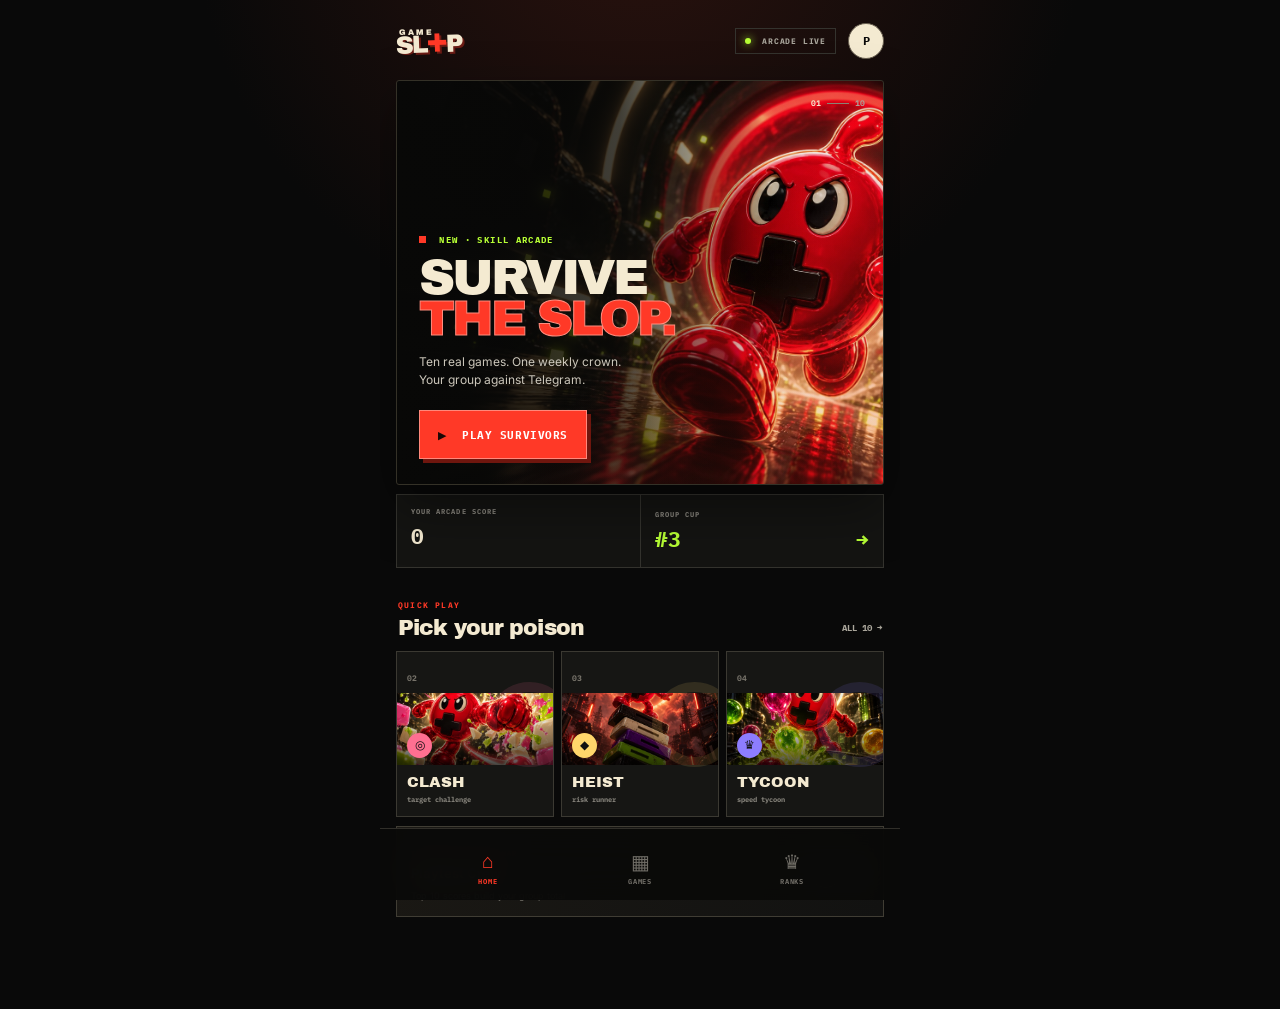
==== commit 7c1c320b: "Publish gameplay corrections and Tycoon rebuild" ====
--- a/index.html
+++ b/index.html
@@ -10,8 +10,8 @@
     <link href="https://fonts.googleapis.com/css2?family=Archivo+Black&family=IBM+Plex+Mono:wght@500;700&family=Inter:wght@400;600;700;800&display=swap" rel="stylesheet" />
     <script src="https://telegram.org/js/telegram-web-app.js?63"></script>
     <title>GameSlop Arcade</title>
-    <script type="module" crossorigin src="./assets/index-qx8y8JxU.js"></script>
-    <link rel="stylesheet" crossorigin href="./assets/index-Dud7yond.css">
+    <script type="module" crossorigin src="./assets/index-od957EzQ.js"></script>
+    <link rel="stylesheet" crossorigin href="./assets/index-sO8BJFQs.css">
   </head>
   <body>
     <div id="root"></div>
--- a/assets/index-sO8BJFQs.css
+++ b/assets/index-sO8BJFQs.css
@@ -0,0 +1 @@
+:root{color:#f4ead1;font-synthesis:none;--black:#090909;--panel:#141412;--cream:#f4ead1;--red:#ff3927;--lime:#b7ff35;--line:#34332e;--muted:#99978e;background:#090909;font-family:Inter,system-ui,sans-serif}*{box-sizing:border-box}html,body,#root{min-height:100%;margin:0}body{min-height:100vh;overscroll-behavior:none;background:radial-gradient(circle at 50% -10%,#2b120e 0,#090909 35%);min-height:100dvh}button{font:inherit}button:focus-visible{outline:3px solid var(--lime);outline-offset:3px}.app-shell{width:min(100%,520px);min-height:100dvh;padding:max(15px,env(safe-area-inset-top)) 16px calc(92px + env(safe-area-inset-bottom));margin:auto;position:relative;overflow:hidden}.topbar{align-items:center;gap:12px;height:51px;margin-bottom:14px;display:flex}.wordmark{width:89px;color:var(--cream);background:0 0;border:0;flex-direction:column;align-items:flex-start;padding:0;font-family:Archivo Black,sans-serif;line-height:.72;display:flex;transform:rotate(-2deg)}.wordmark>span{letter-spacing:.25em;margin-left:3px;font-size:8px}.wordmark strong{letter-spacing:-.09em;text-shadow:2px 2px #6c1c15;font-size:25px}.wordmark strong span{color:var(--red)}.live-pill{border:1px solid var(--line);color:#aaa79d;letter-spacing:.1em;margin-left:auto;padding:7px 9px;font:700 8px IBM Plex Mono,monospace}.live-pill i{background:var(--lime);width:6px;height:6px;box-shadow:0 0 8px var(--lime);border-radius:50%;margin-right:5px;display:inline-block}.avatar-button{width:36px;height:36px;color:var(--black);background:var(--cream);border:1px solid #675e4f;border-radius:50%;font:800 12px IBM Plex Mono,monospace}.hero-card-v2{background-position:50%;background-size:cover;border:1px solid #343127;border-radius:3px;height:405px;position:relative;overflow:hidden;box-shadow:0 22px 55px #0000006b}.hero-card-v2:before{content:"";background:linear-gradient(135deg,#0000 55%,#ff392733);position:absolute;inset:0}.hero-copy{z-index:2;position:absolute;bottom:25px;left:22px}.hero-copy p,.result-kicker,.view-header span,.section-heading span,.game-info small,.score-ticker span,.group-challenge span,.game-best span{letter-spacing:.15em;font:700 9px IBM Plex Mono,monospace}.hero-copy p{color:var(--lime)}.hero-copy p i{background:var(--red);width:7px;height:7px;margin-right:7px;display:inline-block}.hero-copy h1{letter-spacing:-.065em;margin:12px 0 13px;font:400 50px/.83 Archivo Black,sans-serif}.hero-copy h1 em{color:var(--red);-webkit-text-stroke:1px #ff8d7f;font-style:normal}.hero-copy>span{color:#ccc7bb;margin-bottom:20px;font-size:12px;line-height:1.55;display:block}.primary-button{color:#fff;background:var(--red);letter-spacing:.05em;border:1px solid #ff887b;min-height:49px;padding:0 18px;font:800 11px IBM Plex Mono,monospace;transition:all .12s;box-shadow:4px 4px #6f160e}.primary-button:active{transform:translate(3px,3px);box-shadow:1px 1px #6f160e}.primary-button b{color:#1a0806;margin-right:8px}.primary-button.full{width:100%}.hero-counter{z-index:2;color:#aaa49a;align-items:center;gap:6px;font:700 8px IBM Plex Mono,monospace;display:flex;position:absolute;top:17px;right:18px}.hero-counter span{color:var(--cream)}.hero-counter i{background:#8a8274;width:22px;height:1px}.score-ticker{border:1px solid var(--line);background:var(--panel);grid-template-columns:1fr 1fr;margin-top:9px;display:grid}.score-ticker>div,.score-ticker>button{text-align:left;min-height:72px;color:var(--cream);background:0 0;border:0;padding:12px 14px}.score-ticker>button{border-left:1px solid var(--line)}.score-ticker span{color:#8c8981;font-size:7px;display:block}.score-ticker strong{margin-top:6px;font:700 21px IBM Plex Mono,monospace;display:block}.score-ticker button strong{color:var(--lime)}.score-ticker button i{float:right;font-style:normal}.section-heading{justify-content:space-between;align-items:end;margin:24px 2px 11px;display:flex}.section-heading span{color:var(--red);font-size:8px}.section-heading h2{letter-spacing:-.04em;margin:4px 0 0;font:400 22px Archivo Black,sans-serif}.section-heading button{color:#aaa69b;background:0 0;border:0;padding:7px 0;font:700 9px IBM Plex Mono,monospace}.quick-grid{grid-template-columns:repeat(3,1fr);gap:7px;display:grid}.quick-card{text-align:left;min-width:0;height:166px;color:var(--cream);background:#161614;border:1px solid #3b3932;padding:10px;position:relative;overflow:hidden}.quick-card:after{content:"";border:10px solid var(--card-accent);opacity:.12;border-radius:50%;width:65px;height:65px;position:absolute;top:30px;right:-19px}.quick-card>span{color:#77736a;font:700 8px IBM Plex Mono,monospace}.quick-card>i{width:calc(100% + 20px);height:72px;color:var(--card-accent);background-position:50%;background-size:cover;border-radius:0;place-items:end start;margin:8px -10px 9px;padding:7px 10px;font:800 21px sans-serif;display:grid;position:relative}.quick-card>i b{color:#111;background:var(--card-accent);border-radius:50%;place-items:center;width:25px;height:25px;font-size:12px;display:grid}.quick-card strong{font:400 15px Archivo Black,sans-serif;display:block}.quick-card small{color:#88857d;white-space:nowrap;text-overflow:ellipsis;margin-top:5px;font:700 7px IBM Plex Mono,monospace;display:block;overflow:hidden}.group-challenge{text-align:left;width:100%;min-height:84px;color:var(--cream);background:linear-gradient(105deg,#1a1814,#121211);border:1px solid #403d34;align-items:center;gap:12px;margin-top:9px;padding:13px 14px;display:flex}.group-challenge>div{flex:1;min-width:0}.group-challenge span{color:var(--red);font-size:7px}.group-challenge strong{white-space:nowrap;text-overflow:ellipsis;margin:5px 0 2px;font-size:13px;display:block;overflow:hidden}.group-challenge small{color:#7e7b73;font-size:9px}.group-challenge>b{width:33px;height:33px;color:var(--lime);border:1px solid #746f63;border-radius:50%;place-items:center;font:700 9px IBM Plex Mono,monospace;display:grid}.group-challenge>i{color:var(--cream);font-style:normal}.bottom-nav{z-index:10;width:min(100%,520px);height:calc(72px + env(safe-area-inset-bottom));padding:7px 32px env(safe-area-inset-bottom);-webkit-backdrop-filter:blur(16px);backdrop-filter:blur(16px);background:#0a0a09f2;border-top:1px solid #302e29;grid-template-columns:repeat(3,1fr);display:grid;position:fixed;bottom:0;left:50%;transform:translate(-50%)}.bottom-nav button{color:#6f6c65;background:0 0;border:0}.bottom-nav i,.bottom-nav span{display:block}.bottom-nav i{height:27px;font:20px sans-serif}.bottom-nav span{letter-spacing:.12em;font:700 7px IBM Plex Mono,monospace}.bottom-nav button.active{color:var(--red)}.view-header{align-items:flex-start;gap:13px;padding:7px 0 18px;display:flex}.view-header>button{width:34px;height:34px;color:var(--cream);background:#171715;border:1px solid #45423a}.view-header span{color:var(--red);font-size:8px}.view-header h1{letter-spacing:-.05em;margin:3px 0 0;font:400 30px Archivo Black,sans-serif}.game-list{gap:10px;display:grid}.game-card{background:#141412;border:1px solid #39362f}.game-card-main{text-align:left;width:100%;min-height:116px;color:var(--cream);background:0 0;border:0;grid-template-columns:25px 60px 1fr 25px;align-items:center;gap:10px;padding:13px;display:grid}.game-number{color:#65625b;align-self:start;font:700 8px IBM Plex Mono,monospace}.game-symbol{color:#0d0d0c;background-color:var(--card-accent);background-position:50%;background-size:cover;align-items:flex-end;width:58px;height:76px;padding:5px;font-size:23px;display:flex;position:relative;overflow:hidden}.game-symbol i{color:#111;background:var(--card-accent);border-radius:50%;place-items:center;width:22px;height:22px;font:800 11px sans-serif;display:grid;box-shadow:0 2px 7px #00000059}.game-info{min-width:0}.game-info small{color:var(--card-accent);font-size:7px}.game-info strong{margin:6px 0 5px;font:400 19px Archivo Black,sans-serif;display:block}.game-info em{color:#99958b;font-size:10px;font-style:normal;line-height:1.4;display:block}.game-card-main>b{color:var(--card-accent)}.game-best{color:#8f8b82;text-align:left;background:#100f0e;border:0;border-top:1px solid #2e2c27;grid-template-columns:1fr auto auto;align-items:center;gap:11px;width:100%;min-height:34px;padding:0 13px;display:grid}.game-best span,.game-best i{font-size:7px}.game-best strong{color:var(--cream);font:700 10px IBM Plex Mono,monospace}.game-best i{color:var(--card-accent);font:700 7px IBM Plex Mono,monospace}.game-screen{width:min(100%,760px);min-height:100dvh;padding:max(12px,env(safe-area-inset-top)) clamp(14px,3vw,28px) max(18px,env(safe-area-inset-bottom));color:var(--cream);background:radial-gradient(circle at 50% 10%,color-mix(in srgb,var(--game-accent,#ff3927) 22%,#0c0c0b),#090909 45%);touch-action:none;-webkit-user-select:none;user-select:none;margin:auto}.game-hud{align-items:center;gap:12px;max-width:380px;margin:0 auto 8px;display:flex}.game-hud>div{flex-direction:column;min-width:84px;display:flex}.game-hud>div:last-child{text-align:right;margin-left:auto}.game-hud span{color:#9c988f;letter-spacing:.15em;font:700 7px IBM Plex Mono,monospace}.game-hud strong{margin-top:2px;font:700 16px IBM Plex Mono,monospace}.icon-button{width:35px;height:35px;color:var(--cream);background:#151411;border:1px solid #736c5f;font-size:20px}.game-title-strip{justify-content:space-between;align-items:baseline;max-width:380px;margin:0 auto 7px;display:flex}.game-title-strip span{color:var(--game-accent);letter-spacing:.12em;text-transform:uppercase;font:700 7px IBM Plex Mono,monospace}.game-title-strip strong{font:400 14px Archivo Black,sans-serif}.game-cabinet,.canvas-wrap{background:#171612;border:1px solid #696359;width:min(100%,520px);margin:auto;padding:11px;position:relative;box-shadow:6px 6px #24211d}.game-cabinet canvas,.canvas-wrap canvas{object-fit:contain;width:100%;height:auto;max-height:calc(100dvh - 210px);image-rendering:pixelated;touch-action:none;background:#100f0e;border:1px solid #555044;display:block}.game-controls{justify-content:center;gap:11px;max-width:520px;min-height:66px;margin:12px auto 0;display:flex}.game-controls>button{border:1px solid color-mix(in srgb,var(--game-accent) 80%,white);color:#0b0b09;background:var(--game-accent);width:50%;min-height:62px;box-shadow:0 5px 0 color-mix(in srgb,var(--game-accent) 50%,black);font-size:25px;font-weight:900}.game-controls>button:active{box-shadow:0 1px 0 color-mix(in srgb,var(--game-accent) 50%,black);transform:translateY(4px)}.next-cabinet{border-color:color-mix(in srgb,var(--game-accent) 35%,#696359);box-shadow:0 0 34px color-mix(in srgb,var(--game-accent) 12%,transparent),6px 6px 0 #24211d;background:linear-gradient(145deg,#28251f,#0d0d0c 35%);overflow:hidden}.next-cabinet:before{content:"";z-index:2;pointer-events:none;border:1px solid #ffffff14;position:absolute;inset:6px;box-shadow:inset 0 0 24px #0000008c}.next-cabinet:has(canvas){width:min(100%,75dvh - 148.5px,520px)}.pro-game .next-cabinet canvas{aspect-ratio:3/4;image-rendering:auto;width:100%;height:auto;max-height:none}.pro-game{touch-action:pan-y}.next-controls button{touch-action:none}.next-controls .drag-hint{border:1px solid color-mix(in srgb,var(--game-accent) 45%,#625c51);width:100%;min-height:56px;color:var(--game-accent);letter-spacing:2px;background:repeating-linear-gradient(135deg,#151412,#151412 9px,#1b1916 9px 18px);place-items:center;font-size:12px;font-weight:900;display:grid}.action-pulse{animation:1.15s ease-in-out infinite actionPulse}@keyframes actionPulse{50%{filter:brightness(1.15);box-shadow:0 5px 0 color-mix(in srgb,var(--game-accent) 50%,black),0 0 24px color-mix(in srgb,var(--game-accent) 35%,transparent)}}.tycoon-board{min-height:450px;color:var(--cream);background:radial-gradient(circle at 50% 0,#28213a,#10100f 52%);padding:16px}.tycoon-board>header{text-align:center;background:#17141e;border:1px solid #8d7dff;padding:15px;display:grid;box-shadow:inset 0 0 25px #8d7dff1a}.tycoon-board>header span{color:#a99eff;letter-spacing:2px;font-size:9px;font-weight:900}.tycoon-board>header strong{color:#a99eff;margin:3px 0;font-family:Archivo Black,sans-serif;font-size:42px;line-height:1}.tycoon-board>header small{color:#aaa08e;font-size:10px;font-weight:800}.tycoon-goal{background:#0b0b0a;border:1px solid #4b4654;height:25px;margin:10px 0;position:relative;overflow:hidden}.tycoon-goal span{background:linear-gradient(90deg,#6d5bf5,#b7ff35);transition:width .25s;position:absolute;inset:0 auto 0 0}.tycoon-goal b{z-index:1;color:#fff;letter-spacing:1.5px;text-shadow:0 1px 2px #000;place-items:center;height:100%;font-size:8px;display:grid;position:relative}.tycoon-market{gap:7px;display:grid}.tycoon-market button{width:100%;min-height:68px;color:var(--cream);text-align:left;background:#19171d;border:1px solid #554f5d;grid-template-columns:38px 1fr auto;align-items:center;gap:10px;padding:9px;display:grid}.tycoon-market button:not(:disabled):active{border-color:#b7ff35;transform:translateY(2px)}.tycoon-market button:disabled{opacity:.48}.tycoon-market button>i{color:#110f16;background:#8d7dff;border-radius:50%;place-items:center;width:36px;height:36px;font-size:19px;font-style:normal;font-weight:900;display:grid}.tycoon-market button>span{min-width:0;display:grid}.tycoon-market button>span strong{font-family:Archivo Black,sans-serif;font-size:14px}.tycoon-market button>span small{color:#aaa08e;text-overflow:ellipsis;white-space:nowrap;font-size:8px;overflow:hidden}.tycoon-market button>span em{color:#b7ff35;margin-top:3px;font-size:8px;font-style:normal;font-weight:900}.tycoon-market button>b{color:#a99eff;font-size:13px}.tycoon-board>p{color:#8d8578;text-align:center;margin:12px 4px 0;font-size:9px;line-height:1.45}.next-controls .tycoon-salvage,.next-controls .tycoon-bank{letter-spacing:1px;min-height:58px;font-family:IBM Plex Mono,monospace;font-size:12px}.next-controls .tycoon-bank{color:var(--cream);background:#171612;border-color:#6a6459;box-shadow:0 5px #080807}.game-tip{text-align:center;color:#77746d;letter-spacing:.06em;margin:9px 0 0;font:700 8px IBM Plex Mono,monospace}.dpad{grid-template-columns:repeat(4,52px);gap:5px;display:grid}.dpad button{color:var(--cream);background:#1a1916;border:1px solid #5b574f;font-size:20px}.cash-button{width:100%!important;font:800 11px IBM Plex Mono,monospace!important}.cash-button:disabled{opacity:.35}.drag-hint{color:#aaa69c;background:#161513;border:1px solid #514d45;place-items:center;width:100%;font:700 10px IBM Plex Mono,monospace;display:grid}.merge-next{color:#aaa69b;justify-content:flex-end;align-items:center;gap:8px;height:32px;font:700 8px IBM Plex Mono,monospace;display:flex}.merge-next i{border-radius:44% 56% 51% 49%;width:21px;height:21px;animation:1.8s ease-in-out infinite alternate glob;box-shadow:inset 3px 3px #ffffff73,0 0 12px}.merge-board{background:radial-gradient(circle at 50% 30%,#263617,#0a0c08 68%);border:1px solid #484336;grid-template-columns:repeat(5,1fr);padding:4px;display:grid;box-shadow:inset 0 -22px 35px #0000008c}.merge-board>div{aspect-ratio:1;border-bottom:1px solid #b7ff3512;border-right:1px solid #b7ff3512;place-items:center;padding:3px;display:grid}.merge-board i{color:#171612;border-radius:44% 56% 51% 49%;place-items:center;width:90%;height:90%;font:800 10px IBM Plex Mono,monospace;transition:transform .18s cubic-bezier(.2,.8,.2,1);display:grid;position:relative;box-shadow:inset 5px 6px #ffffff57,inset -5px -7px #0000003d,0 4px 10px #0000004d}.merge-board i.filled{animation:.25s cubic-bezier(.2,.85,.3,1.25) glob-drop}.column-controls{grid-template-columns:repeat(5,1fr);gap:3px;margin-top:5px;display:grid}.column-controls button{color:#111;background:var(--lime);border:0;height:35px;font-weight:900}.canvas-wrap{margin-top:25px}.canvas-wrap+.drop-button{color:#fff;background:#ff3927;border:1px solid #ff8b7f;width:min(100%,380px);height:64px;margin:16px auto 0;font:900 12px IBM Plex Mono,monospace;display:block;box-shadow:0 5px #75160d}.combo,.points-pop{color:var(--lime);text-shadow:2px 2px #111;font:700 11px IBM Plex Mono,monospace;position:absolute;top:40px;left:50%;transform:translate(-50%)}.points-pop{animation:.55s both float;top:78px}@keyframes float{to{opacity:0;transform:translate(-50%,-25px)}}.result-panel-v2{text-align:center;min-height:calc(100dvh - 35px);padding:30px 5px 10px}.result-kicker{color:var(--game-accent)}.result-orbit{width:105px;height:105px;box-shadow:0 0 0 14px #ffffff06,0 0 45px color-mix(in srgb,var(--game-accent) 30%,transparent);border:1px solid #4f4a40;border-radius:50%;place-items:center;margin:28px auto 20px;display:grid}.result-orbit span{color:#111;background:var(--game-accent);border-radius:50%;place-items:center;width:65px;height:65px;font-size:30px;display:grid}.result-panel-v2>p:not(.result-kicker){color:#77736c;letter-spacing:.18em;margin:0;font:700 8px IBM Plex Mono,monospace}.result-panel-v2 h1{color:var(--cream);letter-spacing:-.09em;margin:5px 0 0;font:700 57px IBM Plex Mono,monospace}.result-panel-v2 h2{color:var(--game-accent);margin:4px 0 22px;font:400 20px Archivo Black,sans-serif}.result-ranks{grid-template-columns:1fr 1fr;gap:7px;margin-bottom:18px;display:grid}.result-ranks button{min-height:67px;color:var(--cream);background:#141412;border:1px solid #37342e}.result-ranks span{color:#77746c;font:700 7px IBM Plex Mono,monospace;display:block}.result-ranks strong{margin-top:6px;font:700 18px IBM Plex Mono,monospace;display:block}.outline-button{width:100%;min-height:48px;color:var(--cream);background:0 0;border:1px solid #59554c;margin-top:10px;font:700 10px IBM Plex Mono,monospace}.text-button{color:#89867e;background:0 0;border:0;padding:16px;font-size:11px}.tabs{background:#11110f;border:1px solid #302e29;grid-template-columns:repeat(3,1fr);gap:3px;margin-bottom:13px;padding:3px;display:grid}.tabs button{color:#78756e;background:0 0;border:0;height:37px;font:700 8px IBM Plex Mono,monospace}.tabs button.active{color:#111;background:var(--lime)}.leaderboard-list-v2{margin:0 0 15px;padding:0;list-style:none}.leaderboard-list-v2 li{background:#141412;border:1px solid #302e29;grid-template-columns:35px 1fr auto;align-items:center;min-height:57px;margin-bottom:5px;padding:0 13px;display:grid}.leaderboard-list-v2 li.current{border-color:var(--lime);box-shadow:inset 3px 0 var(--lime)}.leaderboard-list-v2>li>b{color:#6f6c64;font:700 9px IBM Plex Mono,monospace}.leaderboard-list-v2>li>span{white-space:nowrap;text-overflow:ellipsis;align-items:center;gap:9px;font-size:12px;display:flex;overflow:hidden}.leaderboard-list-v2>li>span i{color:#111;background:#e7ddc7;border-radius:50%;flex:0 0 28px;place-items:center;width:28px;height:28px;font:800 9px IBM Plex Mono,monospace;display:grid}.leaderboard-list-v2>li>strong{color:var(--lime);font:700 11px IBM Plex Mono,monospace}.empty-state{color:#88847b;text-align:center;padding:25px!important;display:block!important}.profile-card{background:radial-gradient(circle at 50% 0,#382017,#151411 55%);border:1px solid #39362f;flex-direction:column;align-items:center;padding:25px;display:flex}.profile-avatar{border:2px solid var(--red);color:#111;background:var(--cream);border-radius:50%;place-items:center;width:72px;height:72px;margin-bottom:13px;font:800 27px IBM Plex Mono,monospace;display:grid;box-shadow:0 0 0 8px #ff392714}.profile-card>span,.profile-card>small{color:#88847c;letter-spacing:.13em;font:700 8px IBM Plex Mono,monospace}.profile-card>strong{margin:15px 0 4px;font:700 34px IBM Plex Mono,monospace}.profile-view h2{margin:25px 0 10px;font:400 18px Archivo Black,sans-serif}.record-row{background:#141412;border:1px solid #302e29;grid-template-columns:36px 1fr auto;align-items:center;min-height:54px;margin-bottom:5px;padding:0 11px;display:grid}.record-row i{color:#111;place-items:center;width:27px;height:27px;font-style:normal;display:grid}.record-row span{font-size:12px}.record-row strong{color:var(--lime);font:700 11px IBM Plex Mono,monospace}.boot-screen-v2{min-height:100dvh;color:var(--cream);background:#090909;align-content:center;justify-items:center;display:grid}.boot-cross{color:#111;background:var(--red);place-items:center;width:65px;height:65px;font-size:35px;animation:.65s both boot;display:grid;box-shadow:7px 7px #74180f}.boot-screen-v2 h1{letter-spacing:-.06em;margin:25px 0 8px;font:400 27px Archivo Black,sans-serif}.boot-screen-v2 h1 span{color:var(--red)}.boot-screen-v2 p{color:#77736c;letter-spacing:.13em;font:700 8px IBM Plex Mono,monospace}.boot-screen-v2>div:last-child{gap:7px;margin-top:10px;display:flex}.boot-screen-v2>div:last-child i,.signal-loader i{background:var(--red);width:8px;height:8px;animation:.75s infinite alternate pulse}.boot-screen-v2>div:last-child i:nth-child(2),.signal-loader i:nth-child(2){background:var(--cream);animation-delay:.2s}.boot-screen-v2>div:last-child i:nth-child(3),.signal-loader i:nth-child(3){background:var(--lime);animation-delay:.4s}.error-banner{z-index:20;color:#ffeae5;background:#701c14;border:1px solid #ff7567;justify-content:space-between;align-items:center;margin-bottom:9px;padding:11px 13px;font-size:11px;display:flex;position:relative}.error-banner button{color:#fff;background:0 0;border:0;font-size:19px}.loading-scrim{z-index:30;-webkit-backdrop-filter:blur(4px);backdrop-filter:blur(4px);background:#080807c2;place-items:center;display:grid;position:fixed;inset:0}.signal-loader{gap:9px;display:flex}@keyframes boot{0%{opacity:0;transform:scale(.65)rotate(20deg)}to{opacity:1;transform:scale(1)rotate(-3deg)}}@keyframes pulse{to{transform:translateY(-9px)}}@keyframes glob{to{border-radius:56% 44% 46% 54%;transform:rotate(8deg)scale(1.07)}}@keyframes glob-drop{0%{opacity:.3;transform:translateY(-12px)scale(.75)}}@media (max-width:360px){.app-shell{padding-left:11px;padding-right:11px}.hero-card-v2{height:360px}.hero-copy{left:17px}.hero-copy h1{font-size:42px}.quick-card{height:154px;padding:8px}.quick-card>i{width:calc(100% + 16px);height:64px;margin-left:-8px;margin-right:-8px}.game-card-main{grid-template-columns:18px 51px 1fr 18px;gap:7px;padding:9px}.game-symbol{width:50px;height:66px}.game-info em{font-size:9px}}@media (max-height:700px){.hero-card-v2{height:335px}.hero-copy h1{font-size:42px}.hero-copy>span{margin-bottom:13px}.game-cabinet canvas,.canvas-wrap canvas{max-height:calc(100dvh - 245px)}.game-controls{min-height:52px}.game-controls>button{min-height:50px}}@media (prefers-reduced-motion:reduce){*,:before,:after{scroll-behavior:auto!important;animation-duration:.01ms!important;animation-iteration-count:1!important}}
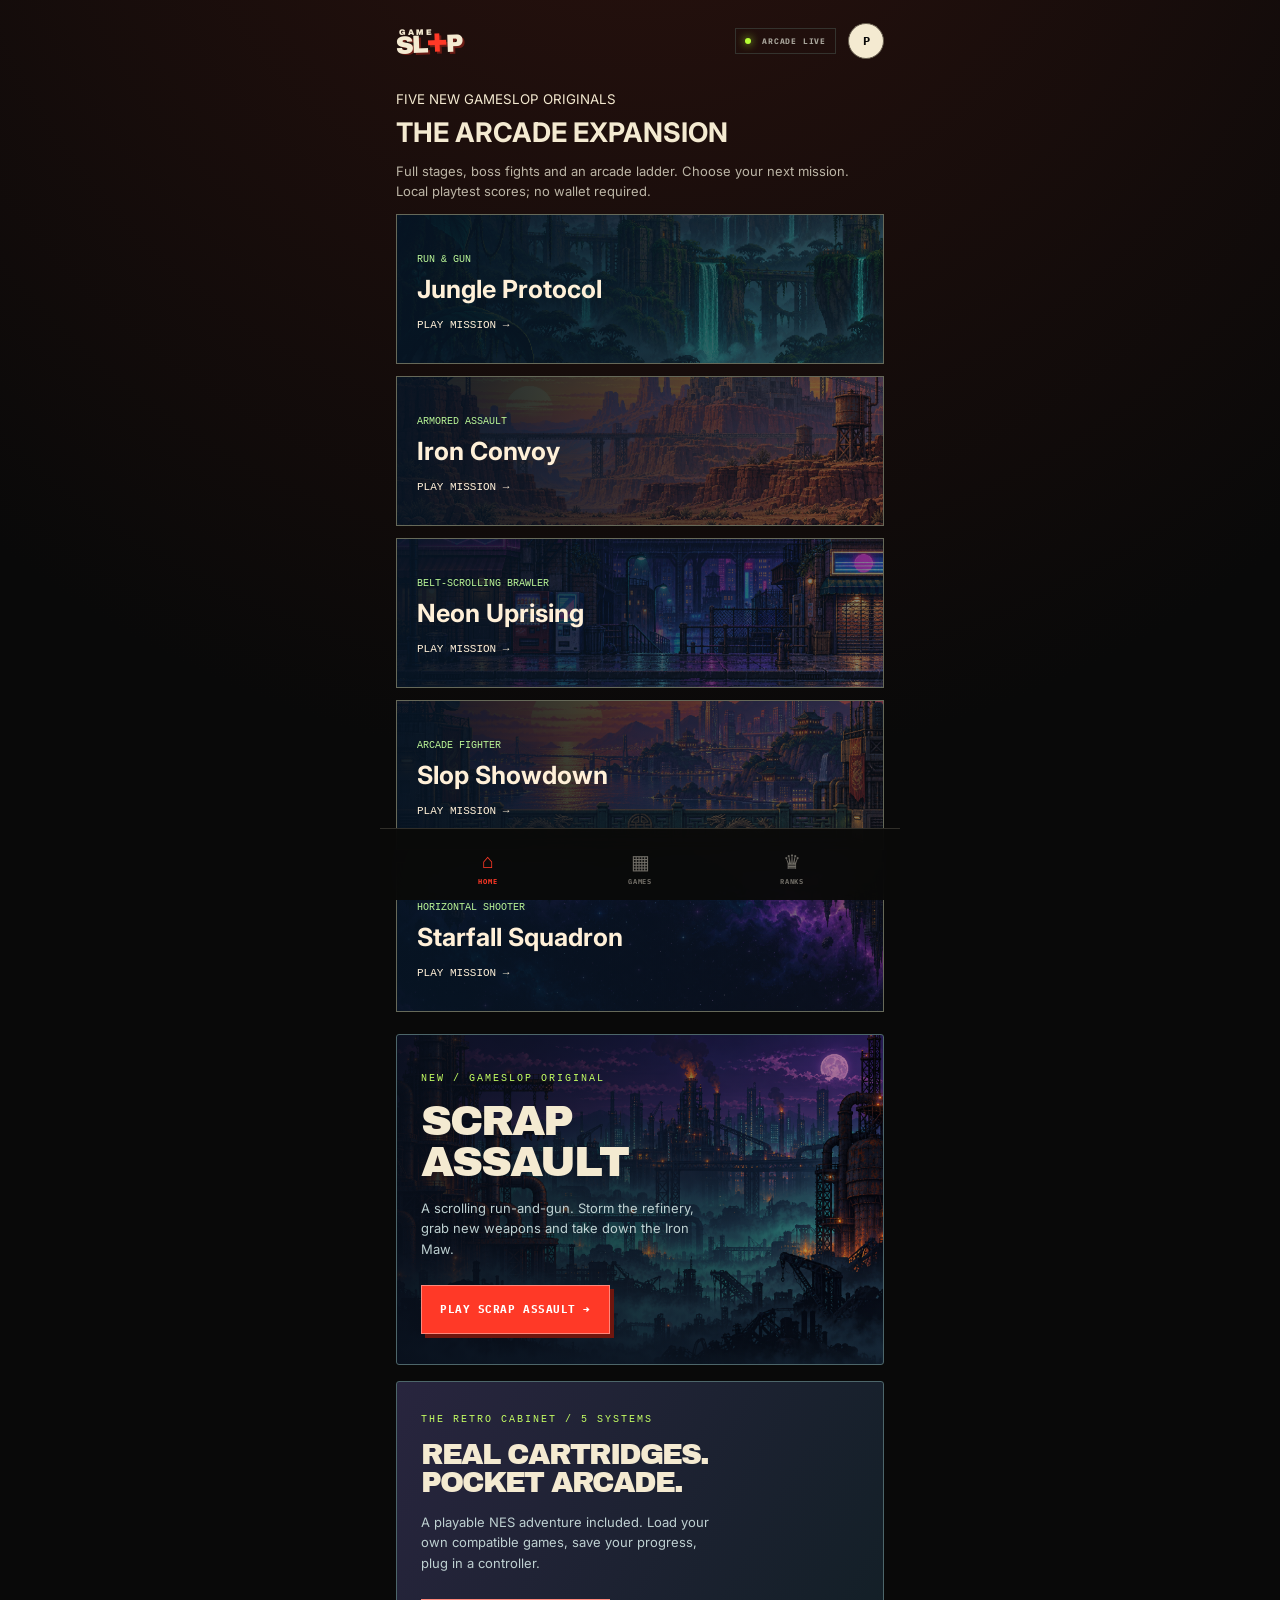
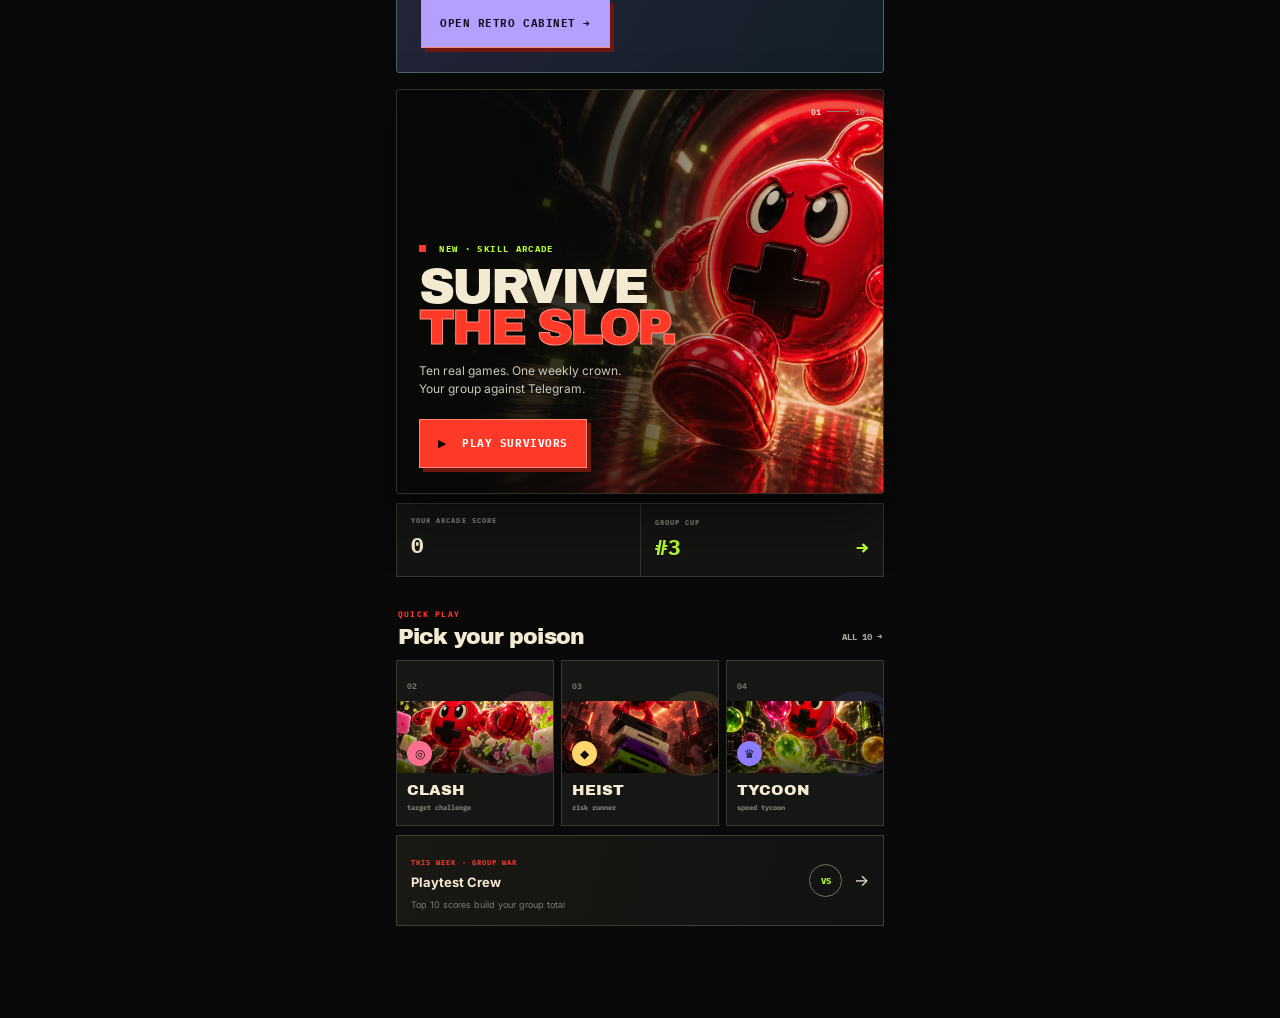
==== commit ca7a7d67: "Publish five original arcade games, Scrap Assault and Retro Cabinet" ====
--- a/index.html
+++ b/index.html
@@ -10,8 +10,8 @@
     <link href="https://fonts.googleapis.com/css2?family=Archivo+Black&family=IBM+Plex+Mono:wght@500;700&family=Inter:wght@400;600;700;800&display=swap" rel="stylesheet" />
     <script src="https://telegram.org/js/telegram-web-app.js?63"></script>
     <title>GameSlop Arcade</title>
-    <script type="module" crossorigin src="./assets/index-od957EzQ.js"></script>
-    <link rel="stylesheet" crossorigin href="./assets/index-sO8BJFQs.css">
+    <script type="module" crossorigin src="./assets/index-B1L1HL1w.js"></script>
+    <link rel="stylesheet" crossorigin href="./assets/index-Dqh-oTo9.css">
   </head>
   <body>
     <div id="root"></div>
--- a/assets/index-Dqh-oTo9.css
+++ b/assets/index-Dqh-oTo9.css
@@ -0,0 +1 @@
+.plus-shell{--plus-accent:#bafa85;max-width:1100px;padding:16px 20px 24px;padding-top:max(16px, env(safe-area-inset-top), var(--tg-content-safe-area-inset-top,0px));padding-bottom:max(24px, env(safe-area-inset-bottom), var(--tg-content-safe-area-inset-bottom,0px));color:#f5ebd4;box-sizing:border-box;background:radial-gradient(at top,#252e3d,#0a111b 70%);min-height:100dvh;margin:auto;font-family:Arial,sans-serif}.plus-shell button{color:inherit;cursor:pointer;background:#172436;border:1px solid #506175;min-height:44px;padding:10px;font:700 11px monospace}.plus-header{align-items:center;gap:18px;margin-bottom:15px;display:flex}.plus-header>div{flex:1}.plus-header small,.plus-hud small{letter-spacing:1px;color:#b6c4cf;font:10px monospace}.plus-header h1{margin:4px 0;font-size:24px}.plus-hud{grid-template-columns:1fr 1fr 1fr;align-items:center;gap:16px;padding:12px 0;display:grid}.plus-hud small{justify-content:space-between;display:flex}.plus-hud span{font:11px monospace}.plus-hud meter,.plus-resource meter{width:100%;height:12px;accent-color:var(--plus-accent)}.plus-score{text-align:center}.plus-score small{justify-content:center}.plus-score strong{margin:3px;font:700 23px monospace;display:block}.plus-stage{aspect-ratio:16/9;background:#09101c;border:1px solid #66717c;position:relative;overflow:hidden;box-shadow:0 16px 60px #0008}.plus-stage canvas{width:100%;height:100%;image-rendering:pixelated;display:block}.plus-overlay{text-align:center;background:linear-gradient(90deg,#06101be8,#0a142bc9);flex-direction:column;justify-content:center;align-items:center;padding:20px;display:flex;position:absolute;inset:0}.plus-overlay small{color:var(--plus-accent);letter-spacing:1px;font:10px monospace}.plus-overlay h2{margin:12px 0;font-size:clamp(22px,4vw,42px);line-height:1.1}.plus-overlay p{color:#c0cbd5;max-width:490px;margin:0 0 18px;font-size:14px;line-height:1.5}.plus-shell .plus-primary{background:var(--plus-accent);color:#101b26;border:0;min-width:180px;min-height:48px}.plus-objective{color:var(--plus-accent);justify-content:space-between;gap:12px;padding:12px 0;font:10px monospace;display:flex}.plus-controls{-webkit-user-select:none;user-select:none;justify-content:space-between;align-items:center;gap:12px;display:flex}.plus-stick{color:#93a7bb;touch-action:none;background:#142337;border:1px solid #647889;border-radius:50%;flex-direction:column;flex-shrink:0;justify-content:space-around;align-items:center;width:100px;height:100px;font-size:17px;display:flex;position:relative}.plus-stick i{pointer-events:none;background:linear-gradient(#748592,#293b50);border:2px solid #9cafbb;border-radius:50%;width:42px;height:42px;position:absolute;box-shadow:0 3px 8px #0008}.plus-actions{gap:14px;display:flex}.plus-actions button{touch-action:none;border:2px solid var(--plus-accent);background:linear-gradient(#344258,#142237);border-radius:50%;flex-direction:column;justify-content:center;align-items:center;gap:5px;width:76px;height:76px;padding:3px;display:flex;box-shadow:0 5px #050b14}.plus-actions b{color:var(--plus-accent);font-size:20px}.plus-actions span{font-size:9px}.plus-actions button:active{background:#4b5c72;transform:translateY(3px)}.plus-resource{align-items:center;gap:16px;max-width:350px;margin:12px 0;font:9px monospace;display:flex}.plus-help{color:#afbfca;padding:12px 0;font:12px/1.6 monospace}.plus-help summary{cursor:pointer;color:#e3dfce}.plus-settings{flex-wrap:wrap;align-items:center;gap:10px;margin-top:10px;display:flex}.plus-settings span{color:#768d9c;font:9px monospace}.plus-catalog{margin:22px 0}.plus-catalog h2{margin:8px 0;font-size:27px}.plus-catalog>p{color:#bcb5a6;font-size:13px;line-height:1.5}.plus-card{text-align:left;color:#fff0d8;cursor:pointer;background:#141c26;border:1px solid #666959;width:100%;min-height:150px;margin:12px 0;padding:20px;display:block;position:relative;overflow:hidden}.plus-card img{object-fit:cover;opacity:.55;width:100%;height:100%;position:absolute;inset:0}.plus-card:after{content:"";background:linear-gradient(90deg,#061423e8,#06142315);position:absolute;inset:0}.plus-card>span{z-index:1;display:block;position:relative}.plus-card small{color:#b9f496;font:10px monospace}.plus-card strong{margin:8px 0;font-size:25px;display:block}.plus-card em{font:11px monospace}.plus-card:hover{border-color:#c5ff75}.plus-card:focus-visible{outline:3px solid #c5ff75}@media (max-width:540px){.plus-shell{padding:max(10px, env(safe-area-inset-top), var(--tg-content-safe-area-inset-top,0px)) max(10px, env(safe-area-inset-right)) max(20px, env(safe-area-inset-bottom)) max(10px, env(safe-area-inset-left))}.plus-header{gap:10px;margin-bottom:5px}.plus-header h1{font-size:17px}.plus-header small{letter-spacing:0;font-size:8px}.plus-header button{font-size:9px}.plus-hud{gap:8px}.plus-hud small{letter-spacing:0;font-size:8px}.plus-hud span{font-size:8px}.plus-score strong{font-size:19px}.plus-controls{gap:8px}.plus-stick{width:86px;height:86px}.plus-actions{gap:8px}.plus-actions button{width:58px;height:58px;min-height:58px}.plus-actions span{font-size:8px}.plus-actions b{font-size:16px}.plus-overlay{padding:10px}.plus-overlay h2{margin:7px 0;font-size:22px}.plus-overlay p{margin:0 0 8px;font-size:11px;line-height:1.35}.plus-overlay small{font-size:7px}.plus-shell .plus-primary{min-height:36px;padding:7px}.plus-objective{font-size:8px}.plus-settings span{display:none}}@media (orientation:landscape) and (max-height:550px){.plus-shell{padding:max(6px, env(safe-area-inset-top), var(--tg-content-safe-area-inset-top,0px)) max(120px, env(safe-area-inset-right)) 6px max(120px, env(safe-area-inset-left));max-width:1100px}.plus-header{margin:0}.plus-header h1{font-size:15px}.plus-header small{display:none}.plus-header button{min-height:32px}.plus-hud{padding:4px 0}.plus-score strong{font-size:16px}.plus-stage{width:auto;max-height:calc(100dvh - 112px);margin:auto}.plus-controls{inset:50% max(10px, env(safe-area-inset-right)) auto max(10px, env(safe-area-inset-left));pointer-events:none;position:fixed}.plus-stick,.plus-actions{pointer-events:auto}.plus-actions{flex-wrap:wrap;justify-content:center;gap:4px;width:108px}.plus-actions button{border-radius:12px;width:52px;height:52px;min-height:52px}.plus-actions button:last-child{width:70px}.plus-resource,.plus-help,.plus-settings{display:none}.plus-objective{padding:5px 0}.plus-hud meter{height:7px}}.premium-shell{color:#f4eddd;min-height:100dvh;padding:0 max(16px, env(safe-area-inset-right)) max(14px, env(safe-area-inset-bottom));background:#090e14;max-width:1200px;margin:auto;font-family:Inter,sans-serif}.premium-header{border-bottom:1px solid #334047;justify-content:space-between;align-items:center;gap:14px;min-height:70px;display:flex}.premium-header>span{letter-spacing:2px;color:#9ca8a9;font:10px monospace}.premium-header b{color:#f4eddd;letter-spacing:0;margin-top:5px;font:16px Archivo Black,sans-serif;display:block}.premium-header button{color:#d8e4dc;cursor:pointer;background:#14212a;border:1px solid #34444d;min-height:44px;padding:8px 13px;font:11px monospace}.premium-header>div{gap:5px;display:flex}.assault-hud{justify-content:space-between;gap:12px;padding:15px 5px;display:flex}.assault-hud small{letter-spacing:2px;color:#8ca6a9;margin-bottom:5px;font:9px monospace;display:block}.assault-hud b{color:#ffefce;font:16px monospace}.assault-hud .health-pips{color:#d0ff76;letter-spacing:1px;font-size:21px}.health-pips i{color:#57706b;font-style:normal}.assault-screen{aspect-ratio:16/9;background:#122029;border:1px solid #4d6769;width:100%;max-height:calc(100dvh - 225px);margin:auto;position:relative;overflow:hidden;box-shadow:0 0 45px #113d3e33}.assault-screen canvas{object-fit:contain;width:100%;height:100%;image-rendering:pixelated;display:block}.mission-overlay{text-align:center;background:linear-gradient(90deg,#080f1be8,#0b152aad,#080f1be8);place-items:center;padding:16px;display:grid;position:absolute;inset:0;overflow:auto}.mission-overlay h1{letter-spacing:-2px;color:#fff0d2;margin:14px 0;font:clamp(28px,6vw,72px)/.95 Archivo Black,sans-serif}.mission-overlay h1 em{color:#c5ff63;font-style:normal}.mission-overlay p{color:#bacace;max-width:470px;margin:12px auto;font-size:13px}.mission-overlay>div>p:first-child{letter-spacing:2px;color:#d0ff87;font:10px monospace}.mission-overlay small{color:#9dafb2;max-width:440px;margin:13px auto 0;font:10px/1.6 monospace;display:block}.mission-overlay .primary-button{min-width:225px;min-height:48px;margin:auto}.mission-brief{color:#e5ddb9;justify-content:center;gap:16px;margin:22px 0;font:9px monospace;display:flex}.mission-progress{color:#8da9a9;letter-spacing:1px;justify-content:space-between;padding:12px 0;font:9px monospace;display:flex;position:relative}.mission-progress i{background:#b7f47b;height:2px;position:absolute;top:0;left:0}.assault-controls{touch-action:none;-webkit-user-select:none;user-select:none;justify-content:space-between;gap:15px;display:flex}.assault-controls>div{gap:8px;display:flex}.pad-key{color:#d0e5df;touch-action:none;-webkit-user-select:none;user-select:none;cursor:pointer;background:linear-gradient(#263743,#14202b);border:1px solid #40555d;border-bottom:4px solid #34404a;border-radius:12px;width:70px;height:62px}.pad-key b{font:24px monospace;display:block}.pad-key small{text-transform:uppercase;font:8px monospace}.pad-fire{color:#142313;background:linear-gradient(#e1ff9f,#96c853);border-color:#b1db7b;width:90px}.pad-grenade{color:#ffa982}.pad-key:active{filter:brightness(1.3);transform:translateY(2px)}.premium-footnote{color:#8a9c9f;text-align:center;margin:12px 0;font:10px/1.6 monospace}.premium-feature{border:1px solid #4d666a;border-radius:3px;margin:16px 0;overflow:hidden}.assault-feature{background:linear-gradient(90deg,#080f1beb,#080f1b33),url(./assault-background-DkQAiOle.png) 50%/cover;padding:30px 24px}.premium-feature small{letter-spacing:2px;color:#c5ff63;font:10px monospace}.premium-feature h2{letter-spacing:-2px;margin:15px 0;font:43px/.96 Archivo Black,sans-serif}.premium-feature p{color:#bed0d1;max-width:300px;font-size:13px;line-height:1.6}.premium-feature button{margin-top:12px}.retro-feature{background:linear-gradient(120deg,#28253e,#121f26);padding:24px}.retro-feature h2{font-size:29px}.retro-feature .primary-button{color:#161329;background:#b4a1ff}.retro-intro{max-width:700px;padding:45px 0 25px}.retro-intro h1{letter-spacing:-2px;margin:12px 0;font:clamp(36px,6vw,68px)/1 Archivo Black,sans-serif}.retro-intro p{color:#b0bec2;line-height:1.7}.retro-intro>small{color:#c5ff63;font:11px monospace}.retro-grid{grid-template-columns:1fr 1fr;gap:20px;display:grid}.retro-card{background:#152029;border:1px solid #394b55;border-radius:5px;padding:26px}.retro-card h2{margin:15px 0;font:25px Archivo Black,sans-serif}.retro-card p,.retro-card li{color:#a9bec3;font-size:13px;line-height:1.7}.retro-card .eyebrow{letter-spacing:2px;color:#c5ff63;font:10px monospace}.retro-card label{color:#e1e8d9;margin:20px 0 7px;font:12px monospace;display:block}.retro-card select,.retro-card input{color:#d1dace;background:#0b131c;border:1px solid #49555f;border-radius:3px;width:100%;min-height:48px;padding:12px;display:block}.retro-card button{width:100%;margin:20px 0 10px}.retro-card a,.retro-footer a{color:#c5ff63}.retro-card small{color:#a1b3b7;line-height:1.6;display:block}.retro-status{color:#c5ff63;justify-content:space-between;padding:16px 0;font:11px monospace;display:flex}.retro-frame{background:#000;border:1px solid #43575d;width:100%;height:min(74dvh,750px);min-height:400px}.retro-help,.retro-footer{color:#9eb3b5;padding:18px 0;font:12px/1.8 monospace}.retro-footer{border-top:1px solid #334047;margin-top:25px}.retro-error{color:#ffb0a1}.cartridge-art{color:#c5ff63;background:repeating-linear-gradient(90deg,#202f35 0 10px,#19252c 10px 13px);border:8px solid #42505a;border-radius:8px;place-items:center;height:100px;margin-bottom:20px;font:24px monospace;display:grid}@media (max-width:600px){.premium-shell{padding-left:10px;padding-right:10px}.premium-header{gap:6px;min-height:62px}.premium-header>span{font-size:8px}.premium-header b{font-size:12px}.premium-header button{padding:7px;font-size:9px}.assault-hud{padding:12px 2px}.assault-hud small{letter-spacing:1px;font-size:8px}.assault-hud b{font-size:13px}.assault-hud .health-pips{font-size:16px}.mission-overlay{padding:8px}.mission-overlay h1{margin:8px 0;font-size:30px}.mission-overlay p{margin:7px auto;font-size:10px}.mission-overlay>div>p:first-child{letter-spacing:1px;font-size:8px}.mission-overlay small{margin-top:7px;font-size:8px}.mission-brief{display:none}.mission-overlay .primary-button{min-height:42px;font-size:11px}.assault-screen{max-height:none}.pad-key{width:52px;height:67px}.pad-fire{width:64px}.assault-controls>div{gap:5px}.assault-controls{gap:5px;padding-top:12px}.mission-progress{letter-spacing:0;font-size:8px}.mission-progress span:last-child{display:none}.premium-footnote{max-width:320px;margin:18px auto}.retro-grid{grid-template-columns:1fr}.retro-intro{padding-top:24px}.retro-frame{height:73dvh;min-height:440px}.retro-card{padding:20px}}@media (orientation:landscape) and (max-height:550px){.assault-shell{padding:0 8px}.assault-shell .premium-header{z-index:4;pointer-events:none;border:0;min-height:32px;position:absolute;top:4px;left:8px;right:8px}.assault-shell .premium-header>span{display:none}.assault-shell .premium-header button{pointer-events:auto;background:#101d29bb;min-height:32px}.assault-hud{z-index:3;pointer-events:none;padding:0;position:absolute;top:42px;left:20px;right:20px}.assault-hud>div:nth-child(2){display:none}.assault-screen{aspect-ratio:auto;border:0;width:100%;height:100dvh;max-height:none}.assault-controls{bottom:max(12px, env(safe-area-inset-bottom));z-index:3;pointer-events:none;padding:0;position:absolute;left:18px;right:18px}.pad-key{pointer-events:auto;opacity:.7;width:62px;height:56px}.pad-fire{width:78px}.mission-progress,.assault-shell .premium-footnote{display:none}.mission-overlay{z-index:5}.mission-overlay h1{font-size:44px}.mission-overlay small{font-size:10px}.mission-overlay p{font-size:12px}.mission-brief{display:none}}.retro-page{color:#f4eddd;background:#090e14;max-width:1100px;min-height:100dvh;margin:auto;padding:0 20px 30px}.premium-bar{border-bottom:1px solid #334047;justify-content:space-between;align-items:center;gap:12px;min-height:70px;font:11px monospace;display:flex}.premium-bar button{color:#e4efde;background:#14212a;border:1px solid #44535a;min-height:44px;padding:10px 16px}.retro-options{grid-template-columns:1fr 1fr;gap:20px;display:grid}.bundled-cart,.load-cart{background:#152029;border:1px solid #394b55;border-radius:5px;padding:26px}.retro-options h2{font:24px Archivo Black,sans-serif}.retro-options p{color:#a9bec3;font-size:13px;line-height:1.7}.cart-label,.eyebrow{letter-spacing:2px;color:#c5ff63;font:10px monospace}.cart-art{color:#c5ff63;background:repeating-linear-gradient(90deg,#202f35 0 10px,#19252c 10px 13px);border:8px solid #42505a;border-radius:8px;justify-content:center;align-items:center;gap:16px;height:125px;margin:20px 0;font:22px Archivo Black,sans-serif;display:flex}.cart-art b{font-size:66px}.premium-primary{color:#152015;cursor:pointer;background:#c5ff63;border:0;width:100%;min-height:50px;margin:14px 0;padding:15px 20px;font:700 12px monospace}.premium-primary:disabled{opacity:.4;cursor:default}.retro-options a,.retro-credits a{color:#c5ff63;font-size:11px}.load-cart label{color:#d2ddd5;margin:15px 0;font:12px/2 monospace;display:block}.load-cart select,.load-cart input{color:#d1dace;background:#0b131c;border:1px solid #49555f;border-radius:3px;width:100%;min-height:48px;padding:12px;display:block}.retro-active iframe{background:#000;border:1px solid #43575d;width:100%;height:74dvh;min-height:400px;display:block}.retro-credits{color:#9eb3b5;border-top:1px solid #334047;margin-top:25px;padding:25px 0;font:12px/1.8 monospace}.retro-intro em{color:#b5a3ff;font-style:normal}@media (max-width:600px){.retro-options{grid-template-columns:1fr}.retro-page{padding:0 12px 25px}.premium-bar{font-size:9px}.bundled-cart,.load-cart{padding:20px}.retro-active iframe{min-height:440px}}:root{color:#f4ead1;font-synthesis:none;--black:#090909;--panel:#141412;--cream:#f4ead1;--red:#ff3927;--lime:#b7ff35;--line:#34332e;--muted:#99978e;background:#090909;font-family:Inter,system-ui,sans-serif}*{box-sizing:border-box}html,body,#root{min-height:100%;margin:0}body{min-height:100vh;overscroll-behavior:none;background:radial-gradient(circle at 50% -10%,#2b120e 0,#090909 35%);min-height:100dvh}button{font:inherit}button:focus-visible{outline:3px solid var(--lime);outline-offset:3px}.app-shell{width:min(100%,520px);min-height:100dvh;padding:max(15px,env(safe-area-inset-top)) 16px calc(92px + env(safe-area-inset-bottom));margin:auto;position:relative;overflow:hidden}.topbar{align-items:center;gap:12px;height:51px;margin-bottom:14px;display:flex}.wordmark{width:89px;color:var(--cream);background:0 0;border:0;flex-direction:column;align-items:flex-start;padding:0;font-family:Archivo Black,sans-serif;line-height:.72;display:flex;transform:rotate(-2deg)}.wordmark>span{letter-spacing:.25em;margin-left:3px;font-size:8px}.wordmark strong{letter-spacing:-.09em;text-shadow:2px 2px #6c1c15;font-size:25px}.wordmark strong span{color:var(--red)}.live-pill{border:1px solid var(--line);color:#aaa79d;letter-spacing:.1em;margin-left:auto;padding:7px 9px;font:700 8px IBM Plex Mono,monospace}.live-pill i{background:var(--lime);width:6px;height:6px;box-shadow:0 0 8px var(--lime);border-radius:50%;margin-right:5px;display:inline-block}.avatar-button{width:36px;height:36px;color:var(--black);background:var(--cream);border:1px solid #675e4f;border-radius:50%;font:800 12px IBM Plex Mono,monospace}.hero-card-v2{background-position:50%;background-size:cover;border:1px solid #343127;border-radius:3px;height:405px;position:relative;overflow:hidden;box-shadow:0 22px 55px #0000006b}.hero-card-v2:before{content:"";background:linear-gradient(135deg,#0000 55%,#ff392733);position:absolute;inset:0}.hero-copy{z-index:2;position:absolute;bottom:25px;left:22px}.hero-copy p,.result-kicker,.view-header span,.section-heading span,.game-info small,.score-ticker span,.group-challenge span,.game-best span{letter-spacing:.15em;font:700 9px IBM Plex Mono,monospace}.hero-copy p{color:var(--lime)}.hero-copy p i{background:var(--red);width:7px;height:7px;margin-right:7px;display:inline-block}.hero-copy h1{letter-spacing:-.065em;margin:12px 0 13px;font:400 50px/.83 Archivo Black,sans-serif}.hero-copy h1 em{color:var(--red);-webkit-text-stroke:1px #ff8d7f;font-style:normal}.hero-copy>span{color:#ccc7bb;margin-bottom:20px;font-size:12px;line-height:1.55;display:block}.primary-button{color:#fff;background:var(--red);letter-spacing:.05em;border:1px solid #ff887b;min-height:49px;padding:0 18px;font:800 11px IBM Plex Mono,monospace;transition:all .12s;box-shadow:4px 4px #6f160e}.primary-button:active{transform:translate(3px,3px);box-shadow:1px 1px #6f160e}.primary-button b{color:#1a0806;margin-right:8px}.primary-button.full{width:100%}.hero-counter{z-index:2;color:#aaa49a;align-items:center;gap:6px;font:700 8px IBM Plex Mono,monospace;display:flex;position:absolute;top:17px;right:18px}.hero-counter span{color:var(--cream)}.hero-counter i{background:#8a8274;width:22px;height:1px}.score-ticker{border:1px solid var(--line);background:var(--panel);grid-template-columns:1fr 1fr;margin-top:9px;display:grid}.score-ticker>div,.score-ticker>button{text-align:left;min-height:72px;color:var(--cream);background:0 0;border:0;padding:12px 14px}.score-ticker>button{border-left:1px solid var(--line)}.score-ticker span{color:#8c8981;font-size:7px;display:block}.score-ticker strong{margin-top:6px;font:700 21px IBM Plex Mono,monospace;display:block}.score-ticker button strong{color:var(--lime)}.score-ticker button i{float:right;font-style:normal}.section-heading{justify-content:space-between;align-items:end;margin:24px 2px 11px;display:flex}.section-heading span{color:var(--red);font-size:8px}.section-heading h2{letter-spacing:-.04em;margin:4px 0 0;font:400 22px Archivo Black,sans-serif}.section-heading button{color:#aaa69b;background:0 0;border:0;padding:7px 0;font:700 9px IBM Plex Mono,monospace}.quick-grid{grid-template-columns:repeat(3,1fr);gap:7px;display:grid}.quick-card{text-align:left;min-width:0;height:166px;color:var(--cream);background:#161614;border:1px solid #3b3932;padding:10px;position:relative;overflow:hidden}.quick-card:after{content:"";border:10px solid var(--card-accent);opacity:.12;border-radius:50%;width:65px;height:65px;position:absolute;top:30px;right:-19px}.quick-card>span{color:#77736a;font:700 8px IBM Plex Mono,monospace}.quick-card>i{width:calc(100% + 20px);height:72px;color:var(--card-accent);background-position:50%;background-size:cover;border-radius:0;place-items:end start;margin:8px -10px 9px;padding:7px 10px;font:800 21px sans-serif;display:grid;position:relative}.quick-card>i b{color:#111;background:var(--card-accent);border-radius:50%;place-items:center;width:25px;height:25px;font-size:12px;display:grid}.quick-card strong{font:400 15px Archivo Black,sans-serif;display:block}.quick-card small{color:#88857d;white-space:nowrap;text-overflow:ellipsis;margin-top:5px;font:700 7px IBM Plex Mono,monospace;display:block;overflow:hidden}.group-challenge{text-align:left;width:100%;min-height:84px;color:var(--cream);background:linear-gradient(105deg,#1a1814,#121211);border:1px solid #403d34;align-items:center;gap:12px;margin-top:9px;padding:13px 14px;display:flex}.group-challenge>div{flex:1;min-width:0}.group-challenge span{color:var(--red);font-size:7px}.group-challenge strong{white-space:nowrap;text-overflow:ellipsis;margin:5px 0 2px;font-size:13px;display:block;overflow:hidden}.group-challenge small{color:#7e7b73;font-size:9px}.group-challenge>b{width:33px;height:33px;color:var(--lime);border:1px solid #746f63;border-radius:50%;place-items:center;font:700 9px IBM Plex Mono,monospace;display:grid}.group-challenge>i{color:var(--cream);font-style:normal}.bottom-nav{z-index:10;width:min(100%,520px);height:calc(72px + env(safe-area-inset-bottom));padding:7px 32px env(safe-area-inset-bottom);-webkit-backdrop-filter:blur(16px);backdrop-filter:blur(16px);background:#0a0a09f2;border-top:1px solid #302e29;grid-template-columns:repeat(3,1fr);display:grid;position:fixed;bottom:0;left:50%;transform:translate(-50%)}.bottom-nav button{color:#6f6c65;background:0 0;border:0}.bottom-nav i,.bottom-nav span{display:block}.bottom-nav i{height:27px;font:20px sans-serif}.bottom-nav span{letter-spacing:.12em;font:700 7px IBM Plex Mono,monospace}.bottom-nav button.active{color:var(--red)}.view-header{align-items:flex-start;gap:13px;padding:7px 0 18px;display:flex}.view-header>button{width:34px;height:34px;color:var(--cream);background:#171715;border:1px solid #45423a}.view-header span{color:var(--red);font-size:8px}.view-header h1{letter-spacing:-.05em;margin:3px 0 0;font:400 30px Archivo Black,sans-serif}.game-list{gap:10px;display:grid}.game-card{background:#141412;border:1px solid #39362f}.game-card-main{text-align:left;width:100%;min-height:116px;color:var(--cream);background:0 0;border:0;grid-template-columns:25px 60px 1fr 25px;align-items:center;gap:10px;padding:13px;display:grid}.game-number{color:#65625b;align-self:start;font:700 8px IBM Plex Mono,monospace}.game-symbol{color:#0d0d0c;background-color:var(--card-accent);background-position:50%;background-size:cover;align-items:flex-end;width:58px;height:76px;padding:5px;font-size:23px;display:flex;position:relative;overflow:hidden}.game-symbol i{color:#111;background:var(--card-accent);border-radius:50%;place-items:center;width:22px;height:22px;font:800 11px sans-serif;display:grid;box-shadow:0 2px 7px #00000059}.game-info{min-width:0}.game-info small{color:var(--card-accent);font-size:7px}.game-info strong{margin:6px 0 5px;font:400 19px Archivo Black,sans-serif;display:block}.game-info em{color:#99958b;font-size:10px;font-style:normal;line-height:1.4;display:block}.game-card-main>b{color:var(--card-accent)}.game-best{color:#8f8b82;text-align:left;background:#100f0e;border:0;border-top:1px solid #2e2c27;grid-template-columns:1fr auto auto;align-items:center;gap:11px;width:100%;min-height:34px;padding:0 13px;display:grid}.game-best span,.game-best i{font-size:7px}.game-best strong{color:var(--cream);font:700 10px IBM Plex Mono,monospace}.game-best i{color:var(--card-accent);font:700 7px IBM Plex Mono,monospace}.game-screen{width:min(100%,760px);min-height:100dvh;padding:max(12px,env(safe-area-inset-top)) clamp(14px,3vw,28px) max(18px,env(safe-area-inset-bottom));color:var(--cream);background:radial-gradient(circle at 50% 10%,color-mix(in srgb,var(--game-accent,#ff3927) 22%,#0c0c0b),#090909 45%);touch-action:none;-webkit-user-select:none;user-select:none;margin:auto}.game-hud{align-items:center;gap:12px;max-width:380px;margin:0 auto 8px;display:flex}.game-hud>div{flex-direction:column;min-width:84px;display:flex}.game-hud>div:last-child{text-align:right;margin-left:auto}.game-hud span{color:#9c988f;letter-spacing:.15em;font:700 7px IBM Plex Mono,monospace}.game-hud strong{margin-top:2px;font:700 16px IBM Plex Mono,monospace}.icon-button{width:35px;height:35px;color:var(--cream);background:#151411;border:1px solid #736c5f;font-size:20px}.game-title-strip{justify-content:space-between;align-items:baseline;max-width:380px;margin:0 auto 7px;display:flex}.game-title-strip span{color:var(--game-accent);letter-spacing:.12em;text-transform:uppercase;font:700 7px IBM Plex Mono,monospace}.game-title-strip strong{font:400 14px Archivo Black,sans-serif}.game-cabinet,.canvas-wrap{background:#171612;border:1px solid #696359;width:min(100%,520px);margin:auto;padding:11px;position:relative;box-shadow:6px 6px #24211d}.game-cabinet canvas,.canvas-wrap canvas{object-fit:contain;width:100%;height:auto;max-height:calc(100dvh - 210px);image-rendering:pixelated;touch-action:none;background:#100f0e;border:1px solid #555044;display:block}.game-controls{justify-content:center;gap:11px;max-width:520px;min-height:66px;margin:12px auto 0;display:flex}.game-controls>button{border:1px solid color-mix(in srgb,var(--game-accent) 80%,white);color:#0b0b09;background:var(--game-accent);width:50%;min-height:62px;box-shadow:0 5px 0 color-mix(in srgb,var(--game-accent) 50%,black);font-size:25px;font-weight:900}.game-controls>button:active{box-shadow:0 1px 0 color-mix(in srgb,var(--game-accent) 50%,black);transform:translateY(4px)}.next-cabinet{border-color:color-mix(in srgb,var(--game-accent) 35%,#696359);box-shadow:0 0 34px color-mix(in srgb,var(--game-accent) 12%,transparent),6px 6px 0 #24211d;background:linear-gradient(145deg,#28251f,#0d0d0c 35%);overflow:hidden}.next-cabinet:before{content:"";z-index:2;pointer-events:none;border:1px solid #ffffff14;position:absolute;inset:6px;box-shadow:inset 0 0 24px #0000008c}.next-cabinet:has(canvas){width:min(100%,75dvh - 148.5px,520px)}.pro-game .next-cabinet canvas{aspect-ratio:3/4;image-rendering:auto;width:100%;height:auto;max-height:none}.pro-game{touch-action:pan-y}.next-controls button{touch-action:none}.next-controls .drag-hint{border:1px solid color-mix(in srgb,var(--game-accent) 45%,#625c51);width:100%;min-height:56px;color:var(--game-accent);letter-spacing:2px;background:repeating-linear-gradient(135deg,#151412,#151412 9px,#1b1916 9px 18px);place-items:center;font-size:12px;font-weight:900;display:grid}.action-pulse{animation:1.15s ease-in-out infinite actionPulse}@keyframes actionPulse{50%{filter:brightness(1.15);box-shadow:0 5px 0 color-mix(in srgb,var(--game-accent) 50%,black),0 0 24px color-mix(in srgb,var(--game-accent) 35%,transparent)}}.tycoon-board{min-height:450px;color:var(--cream);background:radial-gradient(circle at 50% 0,#28213a,#10100f 52%);padding:16px}.tycoon-board>header{text-align:center;background:#17141e;border:1px solid #8d7dff;padding:15px;display:grid;box-shadow:inset 0 0 25px #8d7dff1a}.tycoon-board>header span{color:#a99eff;letter-spacing:2px;font-size:9px;font-weight:900}.tycoon-board>header strong{color:#a99eff;margin:3px 0;font-family:Archivo Black,sans-serif;font-size:42px;line-height:1}.tycoon-board>header small{color:#aaa08e;font-size:10px;font-weight:800}.tycoon-goal{background:#0b0b0a;border:1px solid #4b4654;height:25px;margin:10px 0;position:relative;overflow:hidden}.tycoon-goal span{background:linear-gradient(90deg,#6d5bf5,#b7ff35);transition:width .25s;position:absolute;inset:0 auto 0 0}.tycoon-goal b{z-index:1;color:#fff;letter-spacing:1.5px;text-shadow:0 1px 2px #000;place-items:center;height:100%;font-size:8px;display:grid;position:relative}.tycoon-market{gap:7px;display:grid}.tycoon-market button{width:100%;min-height:68px;color:var(--cream);text-align:left;background:#19171d;border:1px solid #554f5d;grid-template-columns:38px 1fr auto;align-items:center;gap:10px;padding:9px;display:grid}.tycoon-market button:not(:disabled):active{border-color:#b7ff35;transform:translateY(2px)}.tycoon-market button:disabled{opacity:.48}.tycoon-market button>i{color:#110f16;background:#8d7dff;border-radius:50%;place-items:center;width:36px;height:36px;font-size:19px;font-style:normal;font-weight:900;display:grid}.tycoon-market button>span{min-width:0;display:grid}.tycoon-market button>span strong{font-family:Archivo Black,sans-serif;font-size:14px}.tycoon-market button>span small{color:#aaa08e;text-overflow:ellipsis;white-space:nowrap;font-size:8px;overflow:hidden}.tycoon-market button>span em{color:#b7ff35;margin-top:3px;font-size:8px;font-style:normal;font-weight:900}.tycoon-market button>b{color:#a99eff;font-size:13px}.tycoon-board>p{color:#8d8578;text-align:center;margin:12px 4px 0;font-size:9px;line-height:1.45}.next-controls .tycoon-salvage,.next-controls .tycoon-bank{letter-spacing:1px;min-height:58px;font-family:IBM Plex Mono,monospace;font-size:12px}.next-controls .tycoon-bank{color:var(--cream);background:#171612;border-color:#6a6459;box-shadow:0 5px #080807}.game-tip{text-align:center;color:#77746d;letter-spacing:.06em;margin:9px 0 0;font:700 8px IBM Plex Mono,monospace}.dpad{grid-template-columns:repeat(4,52px);gap:5px;display:grid}.dpad button{color:var(--cream);background:#1a1916;border:1px solid #5b574f;font-size:20px}.cash-button{width:100%!important;font:800 11px IBM Plex Mono,monospace!important}.cash-button:disabled{opacity:.35}.drag-hint{color:#aaa69c;background:#161513;border:1px solid #514d45;place-items:center;width:100%;font:700 10px IBM Plex Mono,monospace;display:grid}.merge-next{color:#aaa69b;justify-content:flex-end;align-items:center;gap:8px;height:32px;font:700 8px IBM Plex Mono,monospace;display:flex}.merge-next i{border-radius:44% 56% 51% 49%;width:21px;height:21px;animation:1.8s ease-in-out infinite alternate glob;box-shadow:inset 3px 3px #ffffff73,0 0 12px}.merge-board{background:radial-gradient(circle at 50% 30%,#263617,#0a0c08 68%);border:1px solid #484336;grid-template-columns:repeat(5,1fr);padding:4px;display:grid;box-shadow:inset 0 -22px 35px #0000008c}.merge-board>div{aspect-ratio:1;border-bottom:1px solid #b7ff3512;border-right:1px solid #b7ff3512;place-items:center;padding:3px;display:grid}.merge-board i{color:#171612;border-radius:44% 56% 51% 49%;place-items:center;width:90%;height:90%;font:800 10px IBM Plex Mono,monospace;transition:transform .18s cubic-bezier(.2,.8,.2,1);display:grid;position:relative;box-shadow:inset 5px 6px #ffffff57,inset -5px -7px #0000003d,0 4px 10px #0000004d}.merge-board i.filled{animation:.25s cubic-bezier(.2,.85,.3,1.25) glob-drop}.column-controls{grid-template-columns:repeat(5,1fr);gap:3px;margin-top:5px;display:grid}.column-controls button{color:#111;background:var(--lime);border:0;height:35px;font-weight:900}.canvas-wrap{margin-top:25px}.canvas-wrap+.drop-button{color:#fff;background:#ff3927;border:1px solid #ff8b7f;width:min(100%,380px);height:64px;margin:16px auto 0;font:900 12px IBM Plex Mono,monospace;display:block;box-shadow:0 5px #75160d}.combo,.points-pop{color:var(--lime);text-shadow:2px 2px #111;font:700 11px IBM Plex Mono,monospace;position:absolute;top:40px;left:50%;transform:translate(-50%)}.points-pop{animation:.55s both float;top:78px}@keyframes float{to{opacity:0;transform:translate(-50%,-25px)}}.result-panel-v2{text-align:center;min-height:calc(100dvh - 35px);padding:30px 5px 10px}.result-kicker{color:var(--game-accent)}.result-orbit{width:105px;height:105px;box-shadow:0 0 0 14px #ffffff06,0 0 45px color-mix(in srgb,var(--game-accent) 30%,transparent);border:1px solid #4f4a40;border-radius:50%;place-items:center;margin:28px auto 20px;display:grid}.result-orbit span{color:#111;background:var(--game-accent);border-radius:50%;place-items:center;width:65px;height:65px;font-size:30px;display:grid}.result-panel-v2>p:not(.result-kicker){color:#77736c;letter-spacing:.18em;margin:0;font:700 8px IBM Plex Mono,monospace}.result-panel-v2 h1{color:var(--cream);letter-spacing:-.09em;margin:5px 0 0;font:700 57px IBM Plex Mono,monospace}.result-panel-v2 h2{color:var(--game-accent);margin:4px 0 22px;font:400 20px Archivo Black,sans-serif}.result-ranks{grid-template-columns:1fr 1fr;gap:7px;margin-bottom:18px;display:grid}.result-ranks button{min-height:67px;color:var(--cream);background:#141412;border:1px solid #37342e}.result-ranks span{color:#77746c;font:700 7px IBM Plex Mono,monospace;display:block}.result-ranks strong{margin-top:6px;font:700 18px IBM Plex Mono,monospace;display:block}.outline-button{width:100%;min-height:48px;color:var(--cream);background:0 0;border:1px solid #59554c;margin-top:10px;font:700 10px IBM Plex Mono,monospace}.text-button{color:#89867e;background:0 0;border:0;padding:16px;font-size:11px}.tabs{background:#11110f;border:1px solid #302e29;grid-template-columns:repeat(3,1fr);gap:3px;margin-bottom:13px;padding:3px;display:grid}.tabs button{color:#78756e;background:0 0;border:0;height:37px;font:700 8px IBM Plex Mono,monospace}.tabs button.active{color:#111;background:var(--lime)}.leaderboard-list-v2{margin:0 0 15px;padding:0;list-style:none}.leaderboard-list-v2 li{background:#141412;border:1px solid #302e29;grid-template-columns:35px 1fr auto;align-items:center;min-height:57px;margin-bottom:5px;padding:0 13px;display:grid}.leaderboard-list-v2 li.current{border-color:var(--lime);box-shadow:inset 3px 0 var(--lime)}.leaderboard-list-v2>li>b{color:#6f6c64;font:700 9px IBM Plex Mono,monospace}.leaderboard-list-v2>li>span{white-space:nowrap;text-overflow:ellipsis;align-items:center;gap:9px;font-size:12px;display:flex;overflow:hidden}.leaderboard-list-v2>li>span i{color:#111;background:#e7ddc7;border-radius:50%;flex:0 0 28px;place-items:center;width:28px;height:28px;font:800 9px IBM Plex Mono,monospace;display:grid}.leaderboard-list-v2>li>strong{color:var(--lime);font:700 11px IBM Plex Mono,monospace}.empty-state{color:#88847b;text-align:center;padding:25px!important;display:block!important}.profile-card{background:radial-gradient(circle at 50% 0,#382017,#151411 55%);border:1px solid #39362f;flex-direction:column;align-items:center;padding:25px;display:flex}.profile-avatar{border:2px solid var(--red);color:#111;background:var(--cream);border-radius:50%;place-items:center;width:72px;height:72px;margin-bottom:13px;font:800 27px IBM Plex Mono,monospace;display:grid;box-shadow:0 0 0 8px #ff392714}.profile-card>span,.profile-card>small{color:#88847c;letter-spacing:.13em;font:700 8px IBM Plex Mono,monospace}.profile-card>strong{margin:15px 0 4px;font:700 34px IBM Plex Mono,monospace}.profile-view h2{margin:25px 0 10px;font:400 18px Archivo Black,sans-serif}.record-row{background:#141412;border:1px solid #302e29;grid-template-columns:36px 1fr auto;align-items:center;min-height:54px;margin-bottom:5px;padding:0 11px;display:grid}.record-row i{color:#111;place-items:center;width:27px;height:27px;font-style:normal;display:grid}.record-row span{font-size:12px}.record-row strong{color:var(--lime);font:700 11px IBM Plex Mono,monospace}.boot-screen-v2{min-height:100dvh;color:var(--cream);background:#090909;align-content:center;justify-items:center;display:grid}.boot-cross{color:#111;background:var(--red);place-items:center;width:65px;height:65px;font-size:35px;animation:.65s both boot;display:grid;box-shadow:7px 7px #74180f}.boot-screen-v2 h1{letter-spacing:-.06em;margin:25px 0 8px;font:400 27px Archivo Black,sans-serif}.boot-screen-v2 h1 span{color:var(--red)}.boot-screen-v2 p{color:#77736c;letter-spacing:.13em;font:700 8px IBM Plex Mono,monospace}.boot-screen-v2>div:last-child{gap:7px;margin-top:10px;display:flex}.boot-screen-v2>div:last-child i,.signal-loader i{background:var(--red);width:8px;height:8px;animation:.75s infinite alternate pulse}.boot-screen-v2>div:last-child i:nth-child(2),.signal-loader i:nth-child(2){background:var(--cream);animation-delay:.2s}.boot-screen-v2>div:last-child i:nth-child(3),.signal-loader i:nth-child(3){background:var(--lime);animation-delay:.4s}.error-banner{z-index:20;color:#ffeae5;background:#701c14;border:1px solid #ff7567;justify-content:space-between;align-items:center;margin-bottom:9px;padding:11px 13px;font-size:11px;display:flex;position:relative}.error-banner button{color:#fff;background:0 0;border:0;font-size:19px}.loading-scrim{z-index:30;-webkit-backdrop-filter:blur(4px);backdrop-filter:blur(4px);background:#080807c2;place-items:center;display:grid;position:fixed;inset:0}.signal-loader{gap:9px;display:flex}@keyframes boot{0%{opacity:0;transform:scale(.65)rotate(20deg)}to{opacity:1;transform:scale(1)rotate(-3deg)}}@keyframes pulse{to{transform:translateY(-9px)}}@keyframes glob{to{border-radius:56% 44% 46% 54%;transform:rotate(8deg)scale(1.07)}}@keyframes glob-drop{0%{opacity:.3;transform:translateY(-12px)scale(.75)}}@media (max-width:360px){.app-shell{padding-left:11px;padding-right:11px}.hero-card-v2{height:360px}.hero-copy{left:17px}.hero-copy h1{font-size:42px}.quick-card{height:154px;padding:8px}.quick-card>i{width:calc(100% + 16px);height:64px;margin-left:-8px;margin-right:-8px}.game-card-main{grid-template-columns:18px 51px 1fr 18px;gap:7px;padding:9px}.game-symbol{width:50px;height:66px}.game-info em{font-size:9px}}@media (max-height:700px){.hero-card-v2{height:335px}.hero-copy h1{font-size:42px}.hero-copy>span{margin-bottom:13px}.game-cabinet canvas,.canvas-wrap canvas{max-height:calc(100dvh - 245px)}.game-controls{min-height:52px}.game-controls>button{min-height:50px}}@media (prefers-reduced-motion:reduce){*,:before,:after{scroll-behavior:auto!important;animation-duration:.01ms!important;animation-iteration-count:1!important}}
